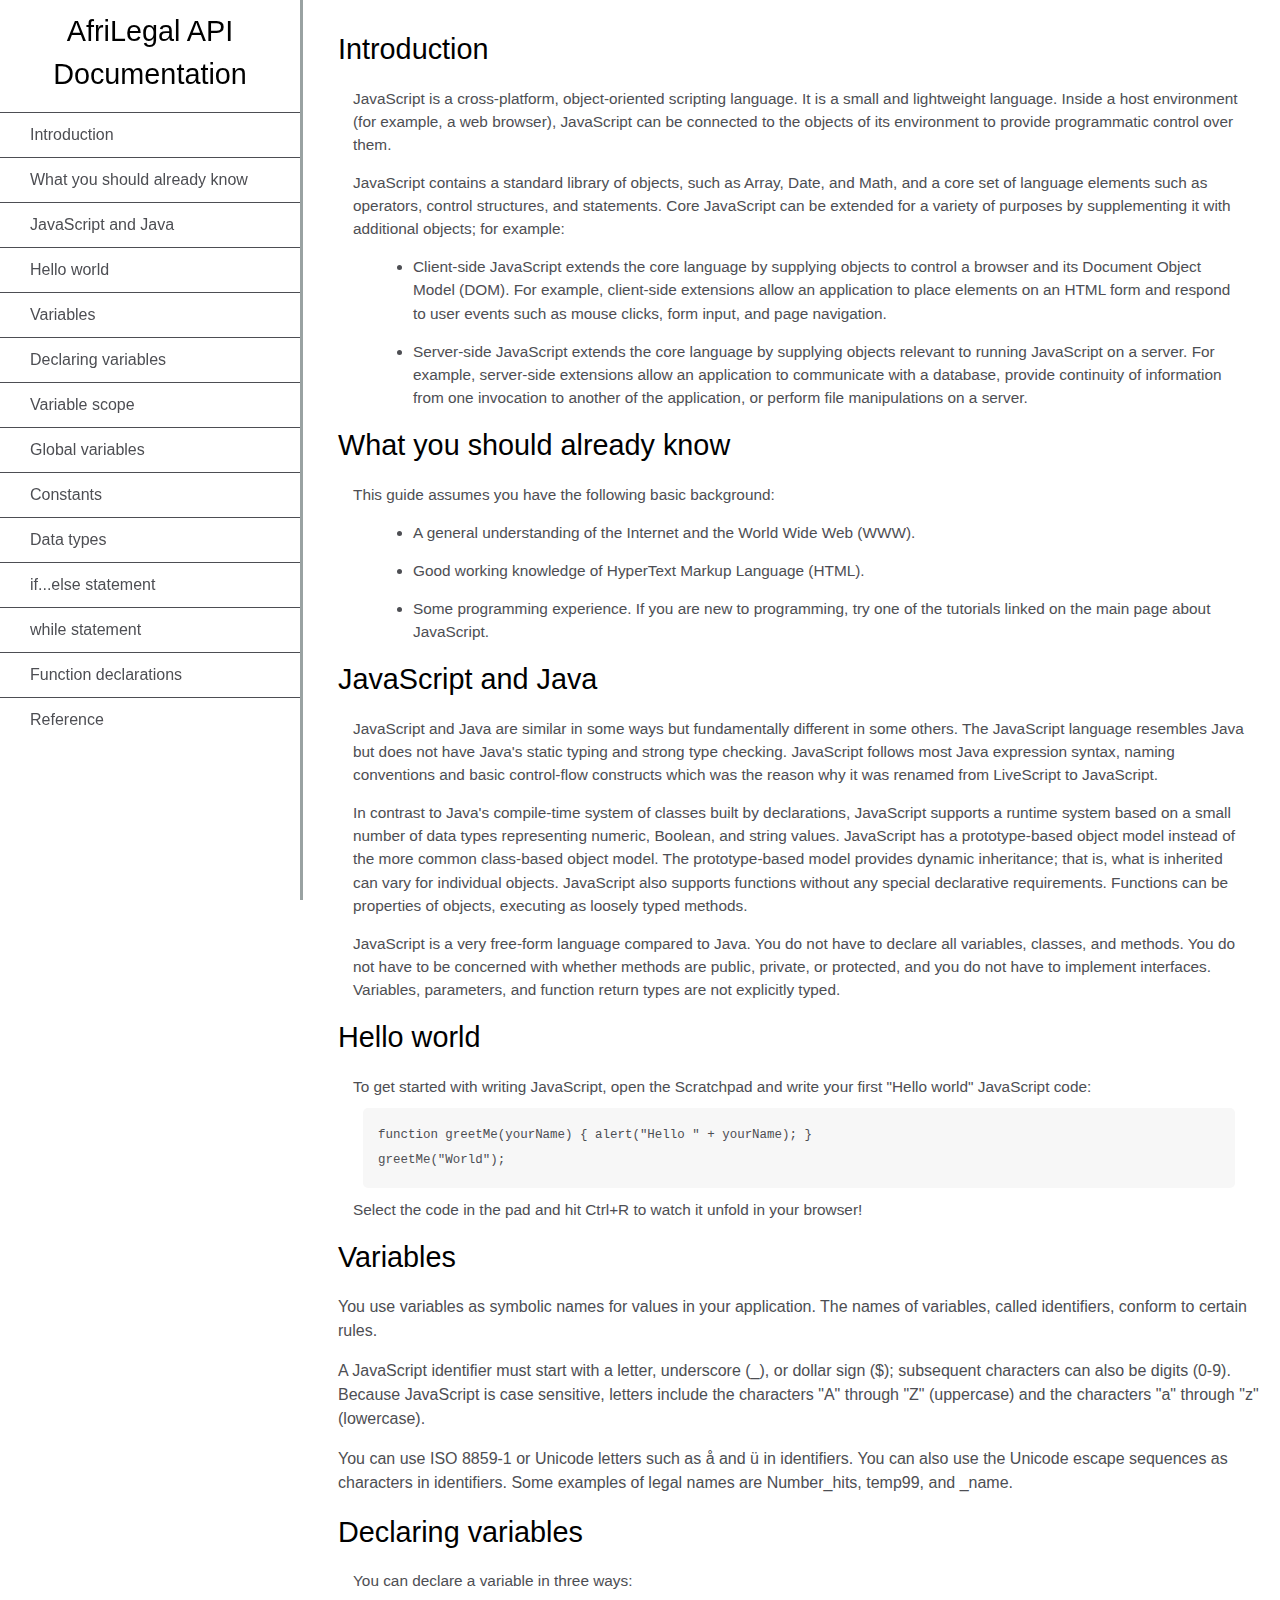
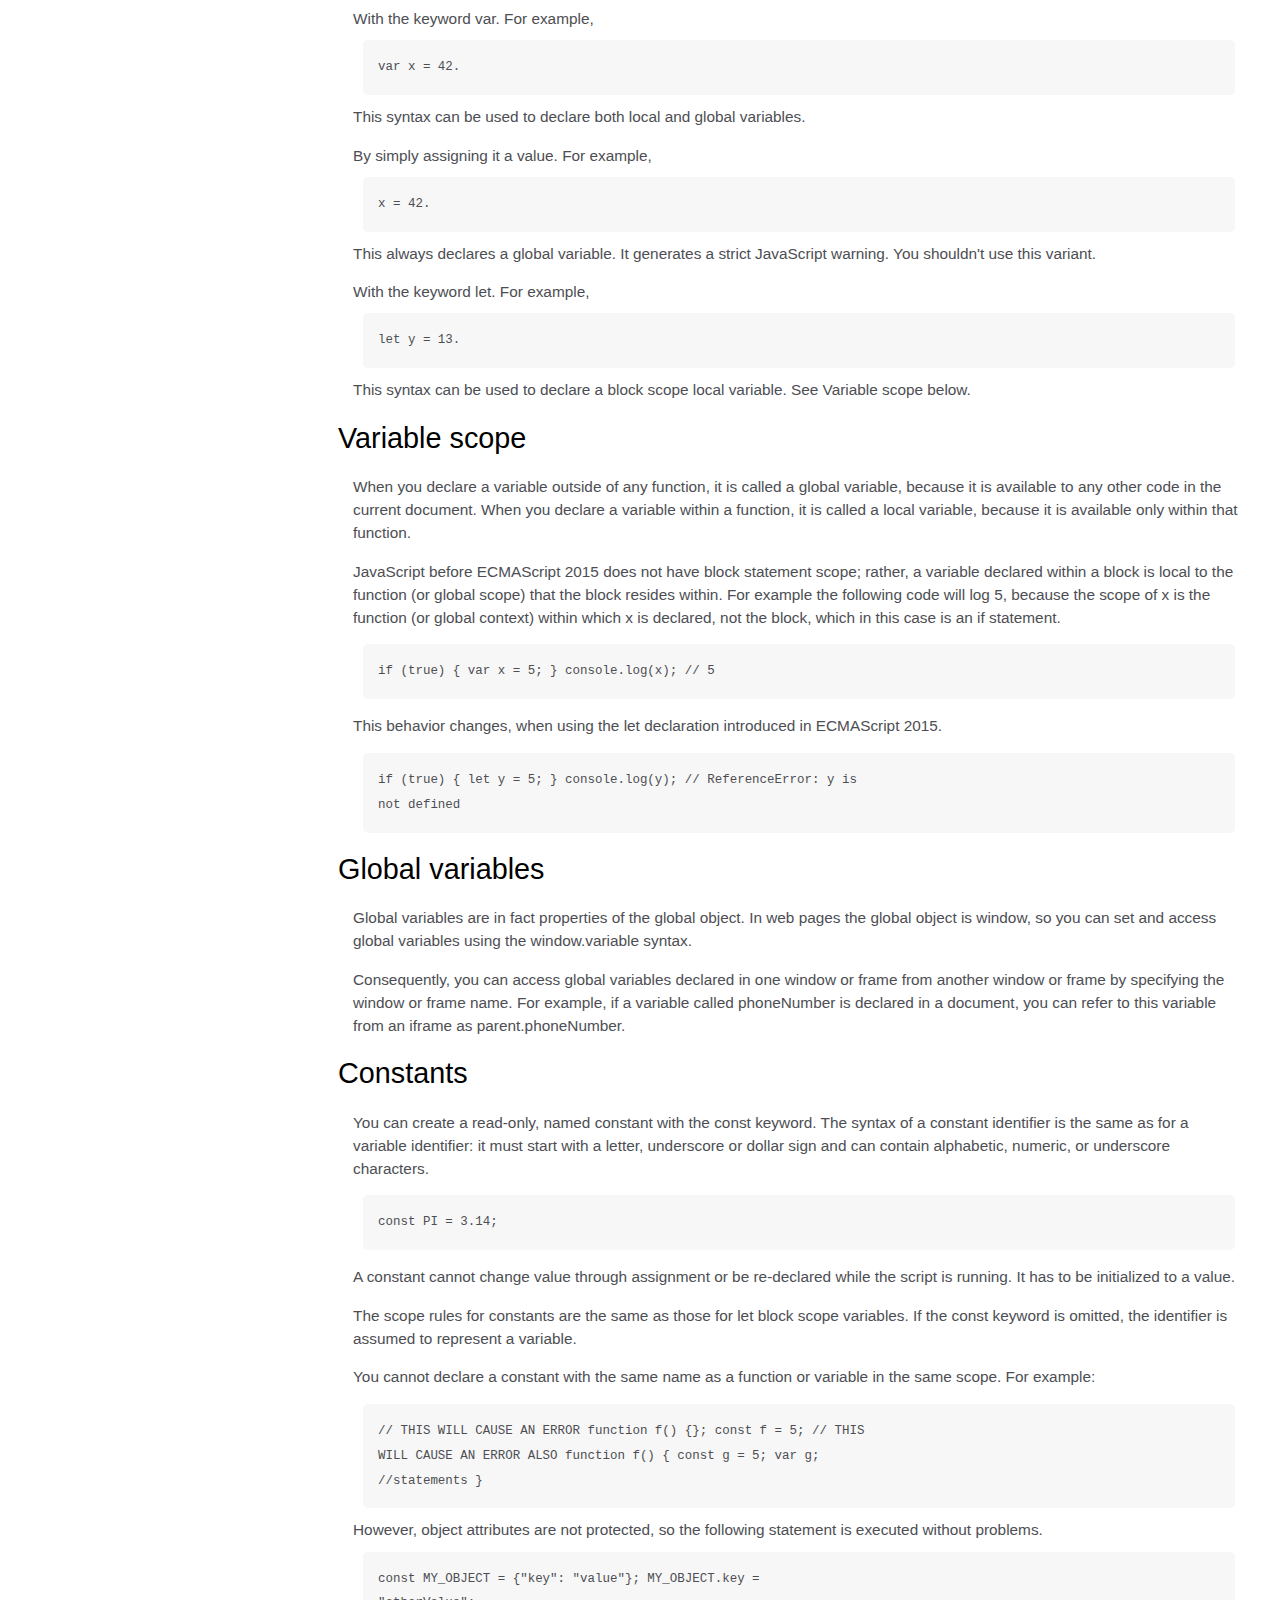
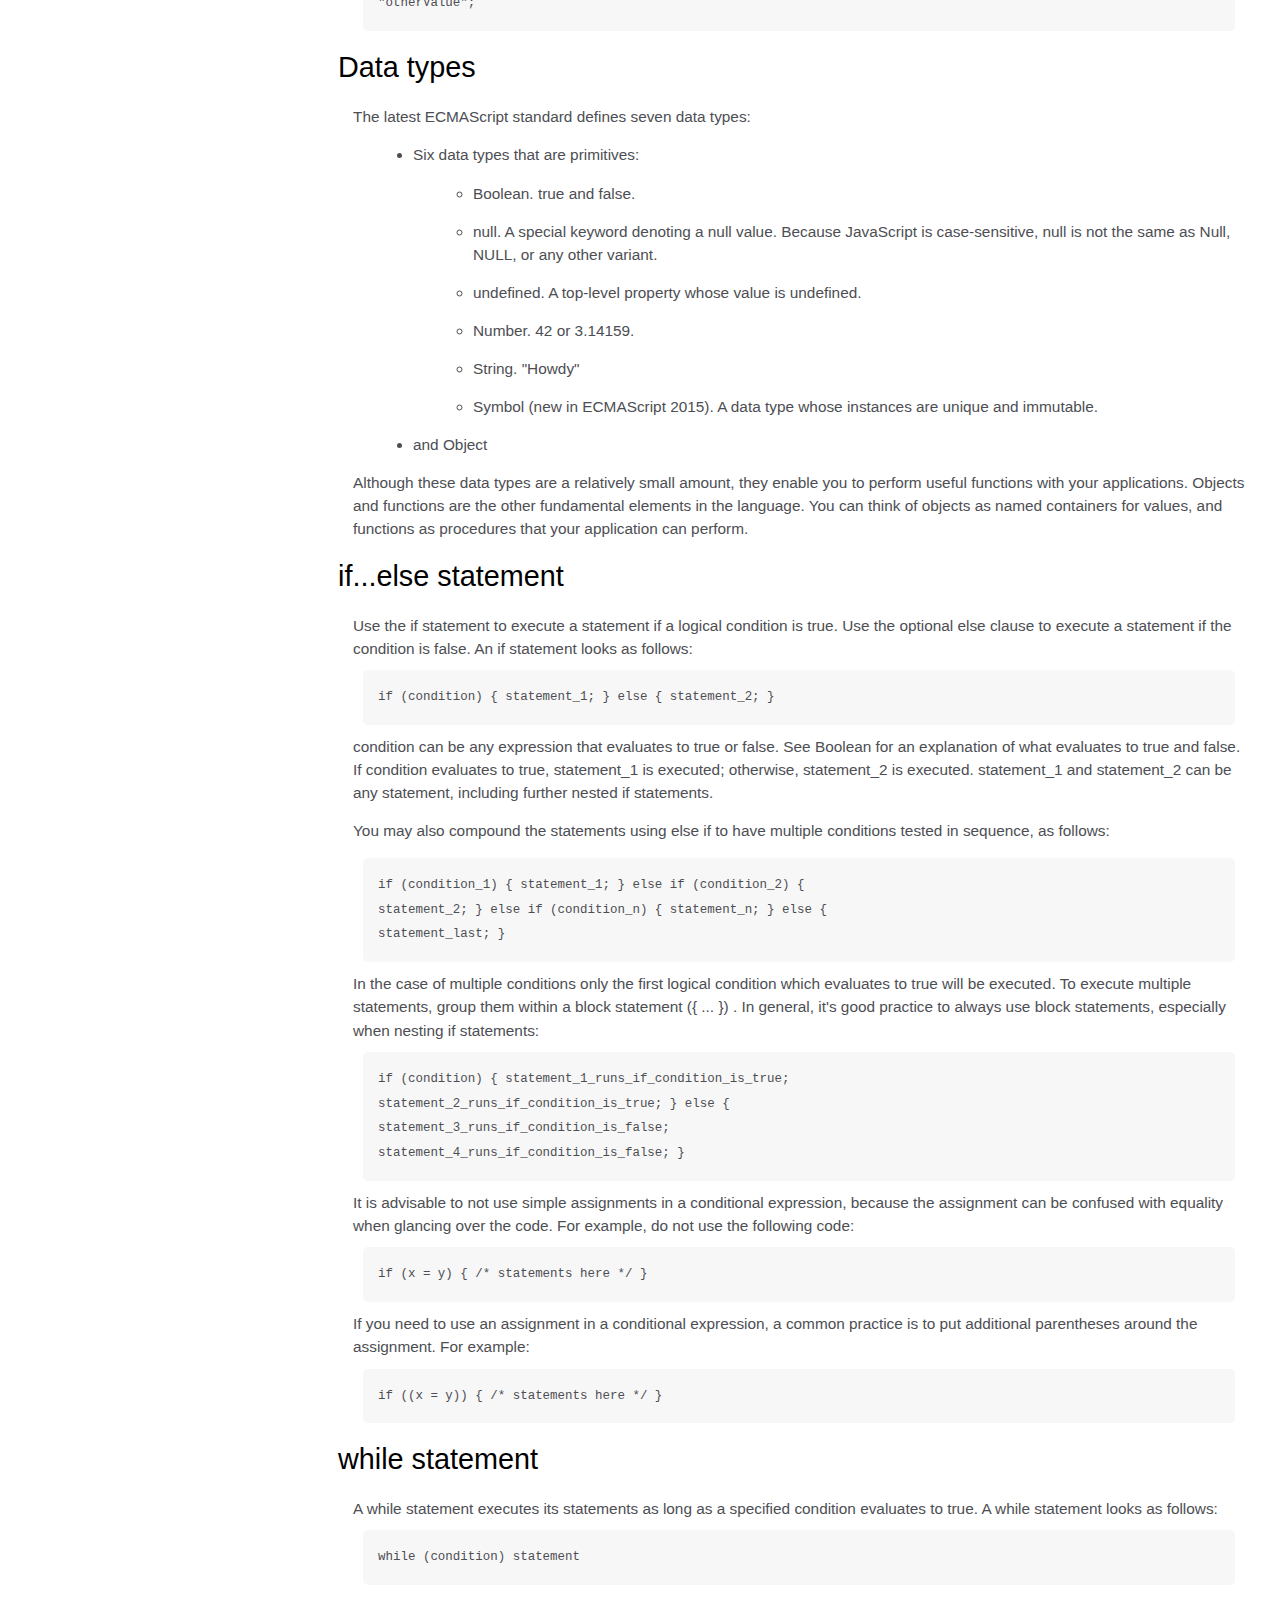
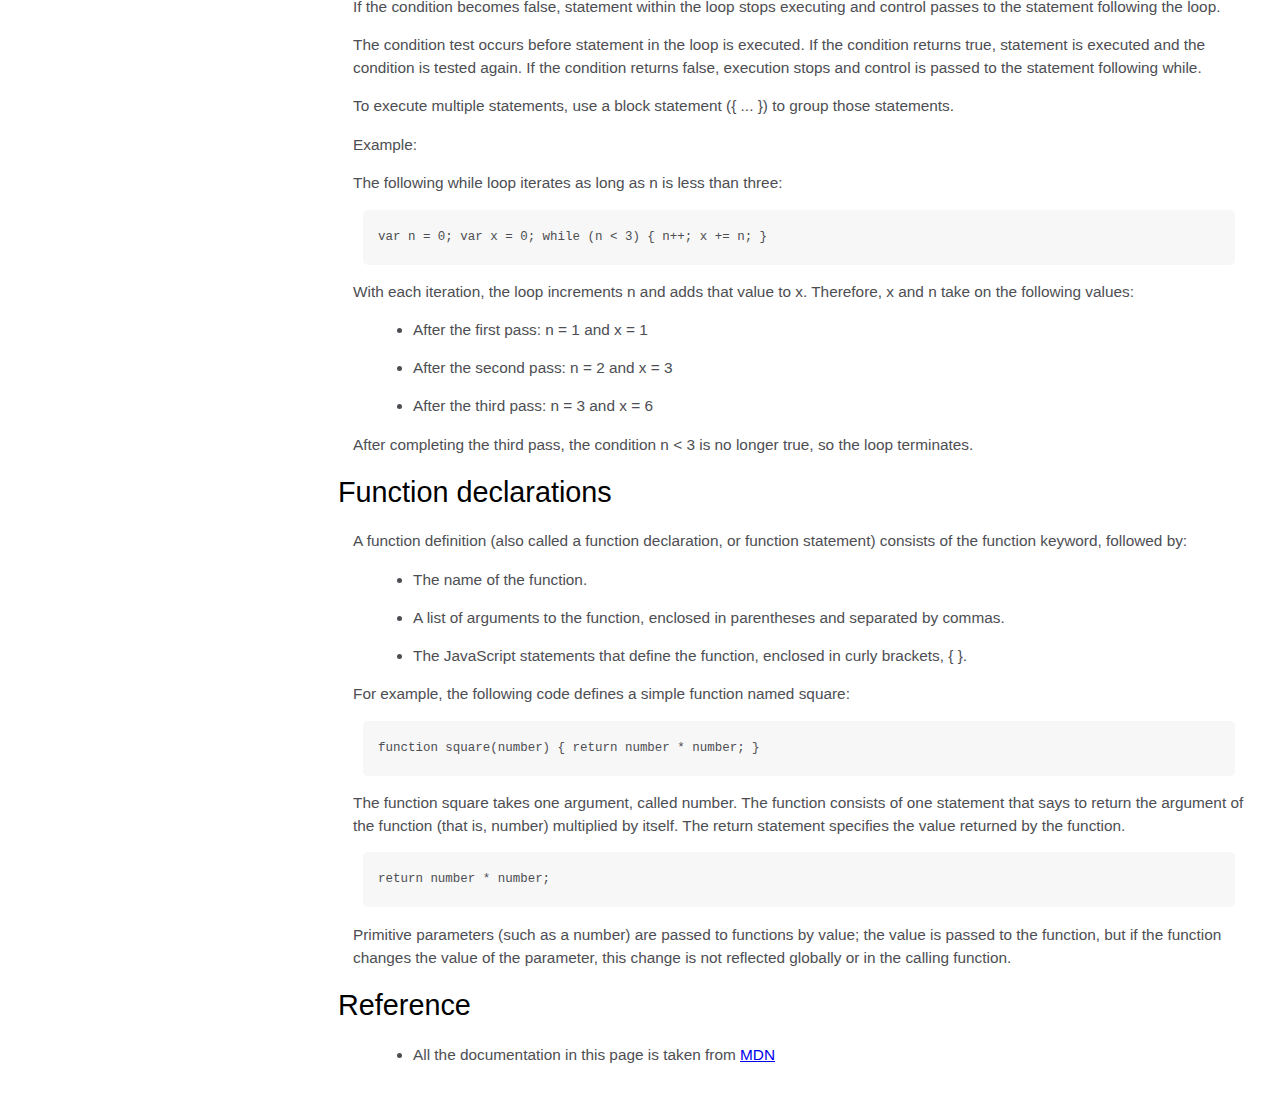
==== frontend/web_static/doc.html @ d777d06e "Add temp web static" ====
<!DOCTYPE html>
<html>
  <head>
    <link rel="stylesheet" href="doc.css" />
  </head>
  <body>
    <nav id="navbar">
      <header>AfriLegal API Documentation</header>
      <ul>
        <li><a class="nav-link" href="#Introduction">Introduction</a></li>
        <li>
          <a class="nav-link" href="#What_you_should_already_know"
            >What you should already know</a
          >
        </li>
        <li>
          <a class="nav-link" href="#JavaScript_and_Java"
            >JavaScript and Java</a
          >
        </li>
        <li><a class="nav-link" href="#Hello_world">Hello world</a></li>
        <li><a class="nav-link" href="#Variables">Variables</a></li>
        <li>
          <a class="nav-link" href="#Declaring_variables"
            >Declaring variables</a
          >
        </li>
        <li><a class="nav-link" href="#Variable_scope">Variable scope</a></li>
        <li>
          <a class="nav-link" href="#Global_variables">Global variables</a>
        </li>
        <li><a class="nav-link" href="#Constants">Constants</a></li>
        <li><a class="nav-link" href="#Data_types">Data types</a></li>
        <li>
          <a class="nav-link" href="#if...else_statement"
            >if...else statement</a
          >
        </li>
        <li><a class="nav-link" href="#while_statement">while statement</a></li>
        <li>
          <a class="nav-link" href="#Function_declarations"
            >Function declarations</a
          >
        </li>
        <li><a class="nav-link" href="#Reference">Reference</a></li>
      </ul>
    </nav>
    <main id="main-doc">
      <section class="main-section" id="Introduction">
        <header>Introduction</header>
        <article>
          <p>
            JavaScript is a cross-platform, object-oriented scripting language.
            It is a small and lightweight language. Inside a host environment
            (for example, a web browser), JavaScript can be connected to the
            objects of its environment to provide programmatic control over
            them.
          </p>

          <p>
            JavaScript contains a standard library of objects, such as Array,
            Date, and Math, and a core set of language elements such as
            operators, control structures, and statements. Core JavaScript can
            be extended for a variety of purposes by supplementing it with
            additional objects; for example:
          </p>
          <ul>
            <li>
              Client-side JavaScript extends the core language by supplying
              objects to control a browser and its Document Object Model (DOM).
              For example, client-side extensions allow an application to place
              elements on an HTML form and respond to user events such as mouse
              clicks, form input, and page navigation.
            </li>
            <li>
              Server-side JavaScript extends the core language by supplying
              objects relevant to running JavaScript on a server. For example,
              server-side extensions allow an application to communicate with a
              database, provide continuity of information from one invocation to
              another of the application, or perform file manipulations on a
              server.
            </li>
          </ul>
        </article>
      </section>
      <section class="main-section" id="What_you_should_already_know">
        <header>What you should already know</header>
        <article>
          <p>This guide assumes you have the following basic background:</p>

          <ul>
            <li>
              A general understanding of the Internet and the World Wide Web
              (WWW).
            </li>
            <li>Good working knowledge of HyperText Markup Language (HTML).</li>
            <li>
              Some programming experience. If you are new to programming, try
              one of the tutorials linked on the main page about JavaScript.
            </li>
          </ul>
        </article>
      </section>
      <section class="main-section" id="JavaScript_and_Java">
        <header>JavaScript and Java</header>
        <article>
          <p>
            JavaScript and Java are similar in some ways but fundamentally
            different in some others. The JavaScript language resembles Java but
            does not have Java's static typing and strong type checking.
            JavaScript follows most Java expression syntax, naming conventions
            and basic control-flow constructs which was the reason why it was
            renamed from LiveScript to JavaScript.
          </p>

          <p>
            In contrast to Java's compile-time system of classes built by
            declarations, JavaScript supports a runtime system based on a small
            number of data types representing numeric, Boolean, and string
            values. JavaScript has a prototype-based object model instead of the
            more common class-based object model. The prototype-based model
            provides dynamic inheritance; that is, what is inherited can vary
            for individual objects. JavaScript also supports functions without
            any special declarative requirements. Functions can be properties of
            objects, executing as loosely typed methods.
          </p>
          <p>
            JavaScript is a very free-form language compared to Java. You do not
            have to declare all variables, classes, and methods. You do not have
            to be concerned with whether methods are public, private, or
            protected, and you do not have to implement interfaces. Variables,
            parameters, and function return types are not explicitly typed.
          </p>
        </article>
      </section>
      <section class="main-section" id="Hello_world">
        <header>Hello world</header>
        <article>
          To get started with writing JavaScript, open the Scratchpad and write
          your first "Hello world" JavaScript code:
          <code
            >function greetMe(yourName) { alert("Hello " + yourName); }
            greetMe("World");
          </code>

          Select the code in the pad and hit Ctrl+R to watch it unfold in your
          browser!
        </article>
      </section>
      <section class="main-section" id="Variables">
        <header>Variables</header>
        <p>
          You use variables as symbolic names for values in your application.
          The names of variables, called identifiers, conform to certain rules.
        </p>
        <p>
          A JavaScript identifier must start with a letter, underscore (_), or
          dollar sign ($); subsequent characters can also be digits (0-9).
          Because JavaScript is case sensitive, letters include the characters
          "A" through "Z" (uppercase) and the characters "a" through "z"
          (lowercase).
        </p>
        <p>
          You can use ISO 8859-1 or Unicode letters such as å and ü in
          identifiers. You can also use the Unicode escape sequences as
          characters in identifiers. Some examples of legal names are
          Number_hits, temp99, and _name.
        </p>
      </section>
      <section class="main-section" id="Declaring_variables">
        <header>Declaring variables</header>
        <article>
          You can declare a variable in three ways:
          <p>
            With the keyword var. For example, <code>var x = 42.</code> This
            syntax can be used to declare both local and global variables.
          </p>
          <p>
            By simply assigning it a value. For example,
            <code>x = 42.</code> This always declares a global variable. It
            generates a strict JavaScript warning. You shouldn't use this
            variant.
          </p>
          <p>
            With the keyword let. For example,<code> let y = 13.</code> This
            syntax can be used to declare a block scope local variable. See
            Variable scope below.
          </p>
        </article>
      </section>
      <section class="main-section" id="Variable_scope">
        <header>Variable scope</header>
        <article>
          <p>
            When you declare a variable outside of any function, it is called a
            global variable, because it is available to any other code in the
            current document. When you declare a variable within a function, it
            is called a local variable, because it is available only within that
            function.
          </p>

          <p>
            JavaScript before ECMAScript 2015 does not have block statement
            scope; rather, a variable declared within a block is local to the
            function (or global scope) that the block resides within. For
            example the following code will log 5, because the scope of x is the
            function (or global context) within which x is declared, not the
            block, which in this case is an if statement.
          </p>
          <code>if (true) { var x = 5; } console.log(x); // 5</code>
          <p>
            This behavior changes, when using the let declaration introduced in
            ECMAScript 2015.
          </p>

          <code
            >if (true) { let y = 5; } console.log(y); // ReferenceError: y is
            not defined</code
          >
        </article>
      </section>
      <section class="main-section" id="Global_variables">
        <header>Global variables</header>
        <article>
          <p>
            Global variables are in fact properties of the global object. In web
            pages the global object is window, so you can set and access global
            variables using the window.variable syntax.
          </p>

          <p>
            Consequently, you can access global variables declared in one window
            or frame from another window or frame by specifying the window or
            frame name. For example, if a variable called phoneNumber is
            declared in a document, you can refer to this variable from an
            iframe as parent.phoneNumber.
          </p>
        </article>
      </section>
      <section class="main-section" id="Constants">
        <header>Constants</header>
        <article>
          <p>
            You can create a read-only, named constant with the const keyword.
            The syntax of a constant identifier is the same as for a variable
            identifier: it must start with a letter, underscore or dollar sign
            and can contain alphabetic, numeric, or underscore characters.
          </p>

          <code>const PI = 3.14;</code>
          <p>
            A constant cannot change value through assignment or be re-declared
            while the script is running. It has to be initialized to a value.
          </p>

          <p>
            The scope rules for constants are the same as those for let block
            scope variables. If the const keyword is omitted, the identifier is
            assumed to represent a variable.
          </p>

          <p>
            You cannot declare a constant with the same name as a function or
            variable in the same scope. For example:
          </p>

          <code
            >// THIS WILL CAUSE AN ERROR function f() {}; const f = 5; // THIS
            WILL CAUSE AN ERROR ALSO function f() { const g = 5; var g;
            //statements }</code
          >
          However, object attributes are not protected, so the following
          statement is executed without problems.
          <code
            >const MY_OBJECT = {"key": "value"}; MY_OBJECT.key =
            "otherValue";</code
          >
        </article>
      </section>
      <section class="main-section" id="Data_types">
        <header>Data types</header>
        <article>
          <p>The latest ECMAScript standard defines seven data types:</p>
          <ul>
            <li>
              <p>Six data types that are primitives:</p>
              <ul>
                <li>Boolean. true and false.</li>
                <li>
                  null. A special keyword denoting a null value. Because
                  JavaScript is case-sensitive, null is not the same as Null,
                  NULL, or any other variant.
                </li>
                <li>
                  undefined. A top-level property whose value is undefined.
                </li>
                <li>Number. 42 or 3.14159.</li>
                <li>String. "Howdy"</li>
                <li>
                  Symbol (new in ECMAScript 2015). A data type whose instances
                  are unique and immutable.
                </li>
              </ul>
            </li>

            <li>and Object</li>
          </ul>
          Although these data types are a relatively small amount, they enable
          you to perform useful functions with your applications. Objects and
          functions are the other fundamental elements in the language. You can
          think of objects as named containers for values, and functions as
          procedures that your application can perform.
        </article>
      </section>
      <section class="main-section" id="if...else_statement">
        <header>if...else statement</header>
        <article>
          Use the if statement to execute a statement if a logical condition is
          true. Use the optional else clause to execute a statement if the
          condition is false. An if statement looks as follows:

          <code>if (condition) { statement_1; } else { statement_2; }</code>
          condition can be any expression that evaluates to true or false. See
          Boolean for an explanation of what evaluates to true and false. If
          condition evaluates to true, statement_1 is executed; otherwise,
          statement_2 is executed. statement_1 and statement_2 can be any
          statement, including further nested if statements.
          <p>
            You may also compound the statements using else if to have multiple
            conditions tested in sequence, as follows:
          </p>
          <code
            >if (condition_1) { statement_1; } else if (condition_2) {
            statement_2; } else if (condition_n) { statement_n; } else {
            statement_last; }
          </code>
          In the case of multiple conditions only the first logical condition
          which evaluates to true will be executed. To execute multiple
          statements, group them within a block statement ({ ... }) . In
          general, it's good practice to always use block statements, especially
          when nesting if statements:

          <code
            >if (condition) { statement_1_runs_if_condition_is_true;
            statement_2_runs_if_condition_is_true; } else {
            statement_3_runs_if_condition_is_false;
            statement_4_runs_if_condition_is_false; }</code
          >
          It is advisable to not use simple assignments in a conditional
          expression, because the assignment can be confused with equality when
          glancing over the code. For example, do not use the following code:
          <code>if (x = y) { /* statements here */ }</code> If you need to use
          an assignment in a conditional expression, a common practice is to put
          additional parentheses around the assignment. For example:

          <code>if ((x = y)) { /* statements here */ }</code>
        </article>
      </section>
      <section class="main-section" id="while_statement">
        <header>while statement</header>
        <article>
          A while statement executes its statements as long as a specified
          condition evaluates to true. A while statement looks as follows:

          <code>while (condition) statement</code> If the condition becomes
          false, statement within the loop stops executing and control passes to
          the statement following the loop.

          <p>
            The condition test occurs before statement in the loop is executed.
            If the condition returns true, statement is executed and the
            condition is tested again. If the condition returns false, execution
            stops and control is passed to the statement following while.
          </p>

          <p>
            To execute multiple statements, use a block statement ({ ... }) to
            group those statements.
          </p>

          Example:

          <p>
            The following while loop iterates as long as n is less than three:
          </p>

          <code>var n = 0; var x = 0; while (n &lt; 3) { n++; x += n; }</code>
          <p>
            With each iteration, the loop increments n and adds that value to x.
            Therefore, x and n take on the following values:
          </p>

          <ul>
            <li>After the first pass: n = 1 and x = 1</li>
            <li>After the second pass: n = 2 and x = 3</li>
            <li>After the third pass: n = 3 and x = 6</li>
          </ul>
          <p>
            After completing the third pass, the condition n &lt; 3 is no longer
            true, so the loop terminates.
          </p>
        </article>
      </section>
      <section class="main-section" id="Function_declarations">
        <header>Function declarations</header>
        <article>
          A function definition (also called a function declaration, or function
          statement) consists of the function keyword, followed by:

          <ul>
            <li>The name of the function.</li>
            <li>
              A list of arguments to the function, enclosed in parentheses and
              separated by commas.
            </li>
            <li>
              The JavaScript statements that define the function, enclosed in
              curly brackets, { }.
            </li>
          </ul>
          <p>
            For example, the following code defines a simple function named
            square:
          </p>

          <code>function square(number) { return number * number; }</code>
          <p>
            The function square takes one argument, called number. The function
            consists of one statement that says to return the argument of the
            function (that is, number) multiplied by itself. The return
            statement specifies the value returned by the function.
          </p>
          <code>return number * number;</code>
          <p>
            Primitive parameters (such as a number) are passed to functions by
            value; the value is passed to the function, but if the function
            changes the value of the parameter, this change is not reflected
            globally or in the calling function.
          </p>
        </article>
      </section>
      <section class="main-section" id="Reference">
        <header>Reference</header>
        <article>
          <ul>
            <li>
              All the documentation in this page is taken from
              <a
                href="https://developer.mozilla.org/en-US/docs/Web/JavaScript/Guide"
                target="_blank"
                >MDN</a
              >
            </li>
          </ul>
        </article>
      </section>
    </main>
  </body>
</html>
---- frontend/web_static/doc.css ----
html,
body {
  min-width: 290px;
  color: #4d4e53;
  background-color: #ffffff;
  font-family: 'Open Sans', Arial, sans-serif;
  line-height: 1.5;
}

#navbar {
  position: fixed;
  min-width: 290px;
  top: 0px;
  left: 0px;
  width: 300px;
  height: 100%;
  border-right: solid;
  border-color: rgba(0, 22, 22, 0.4);
}

header {
  color: black;
  margin: 10px;
  text-align: center;
  font-size: 1.8em;
  font-weight: thin;
}

#main-doc header {
  text-align: left;
  margin: 0px;
}

#navbar ul {
  height: 88%;
  padding: 0;
  overflow-y: auto;
  overflow-x: hidden;
}

#navbar li {
  color: #4d4e53;
  border-top: 1px solid;
  list-style: none;
  position: relative;
  width: 100%;
}

#navbar a {
  display: block;
  padding: 10px 30px;
  color: #4d4e53;
  text-decoration: none;
  cursor: pointer;
}

#main-doc {
  position: absolute;
  margin-left: 310px;
  padding: 20px;
  margin-bottom: 110px;
}

section article {
  color: #4d4e53;
  margin: 15px;
  font-size: 0.96em;
}

section li {
  margin: 15px 0px 0px 20px;
}

code {
  display: block;
  text-align: left;
  white-space: pre-line;
  position: relative;
  word-break: normal;
  word-wrap: normal;
  line-height: 2;
  background-color: #f7f7f7;
  padding: 15px;
  margin: 10px;
  border-radius: 5px;
}

@media only screen and (max-width: 815px) {
  /* For mobile phones: */
  #navbar ul {
    border: 1px solid;
    height: 207px;
  }

  #navbar {
    background-color: white;
    position: absolute;
    top: 0;
    padding: 0;
    margin: 0;
    width: 100%;
    max-height: 275px;
    border: none;
    z-index: 1;
    border-bottom: 2px solid;
  }

  #main-doc {
    position: relative;
    margin-left: 0px;
    margin-top: 270px;
  }
}

@media only screen and (max-width: 400px) {
  #main-doc {
    margin-left: -10px;
  }

  code {
    margin-left: -20px;
    width: 100%;
    padding: 15px;
    padding-left: 10px;
    padding-right: 45px;
    min-width: 233px;
  }
}
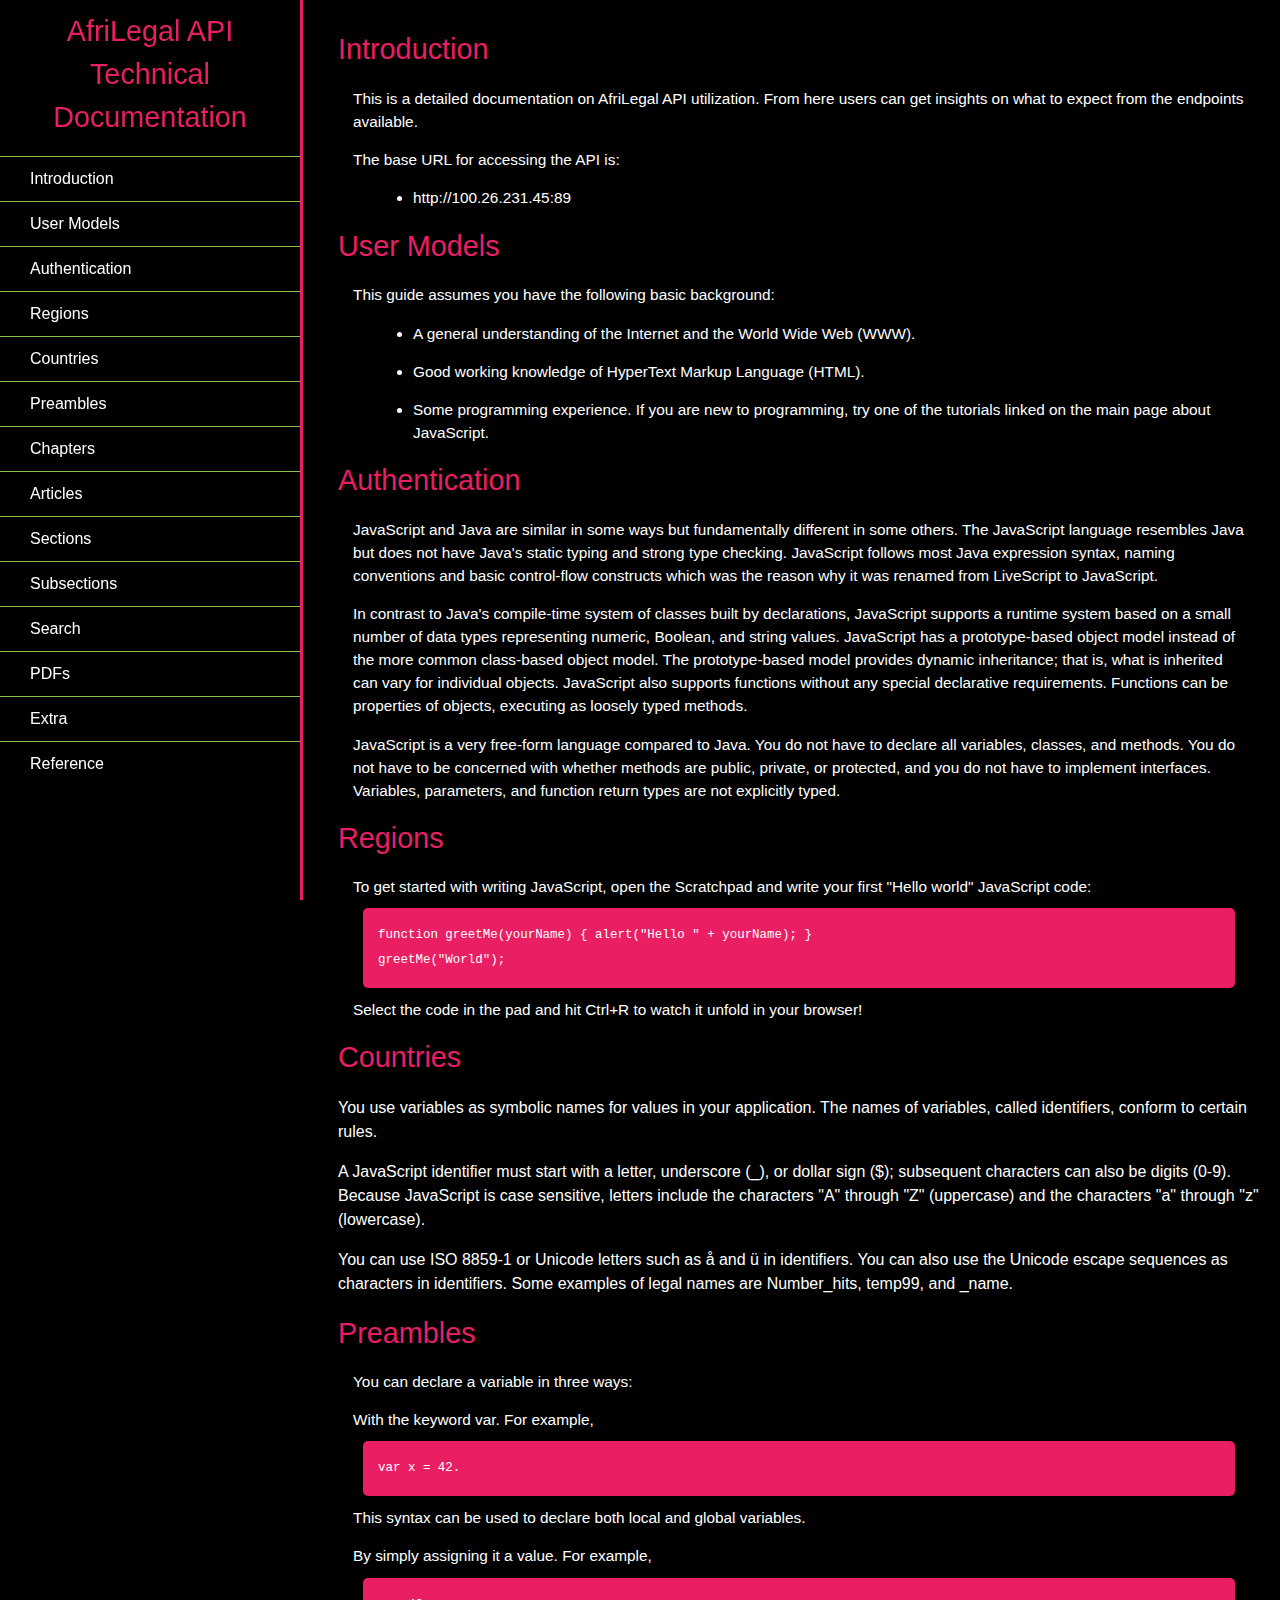
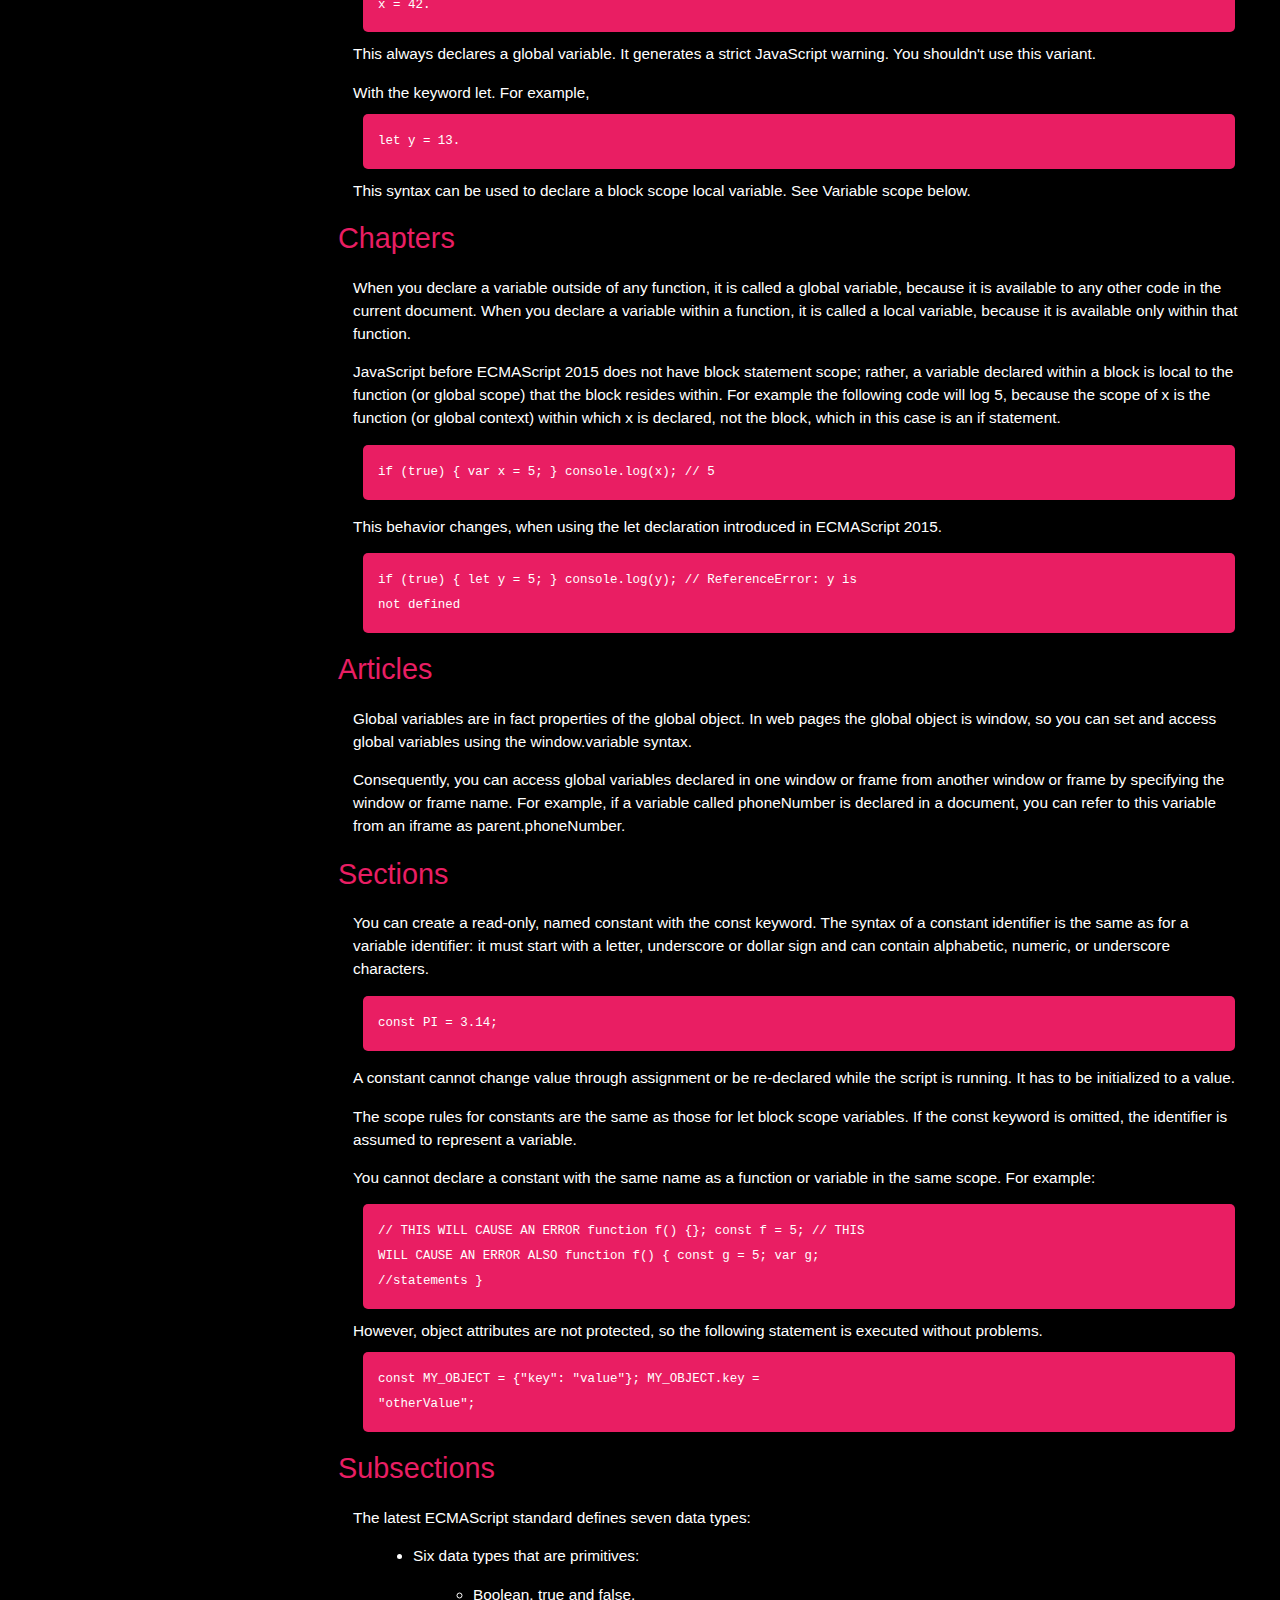
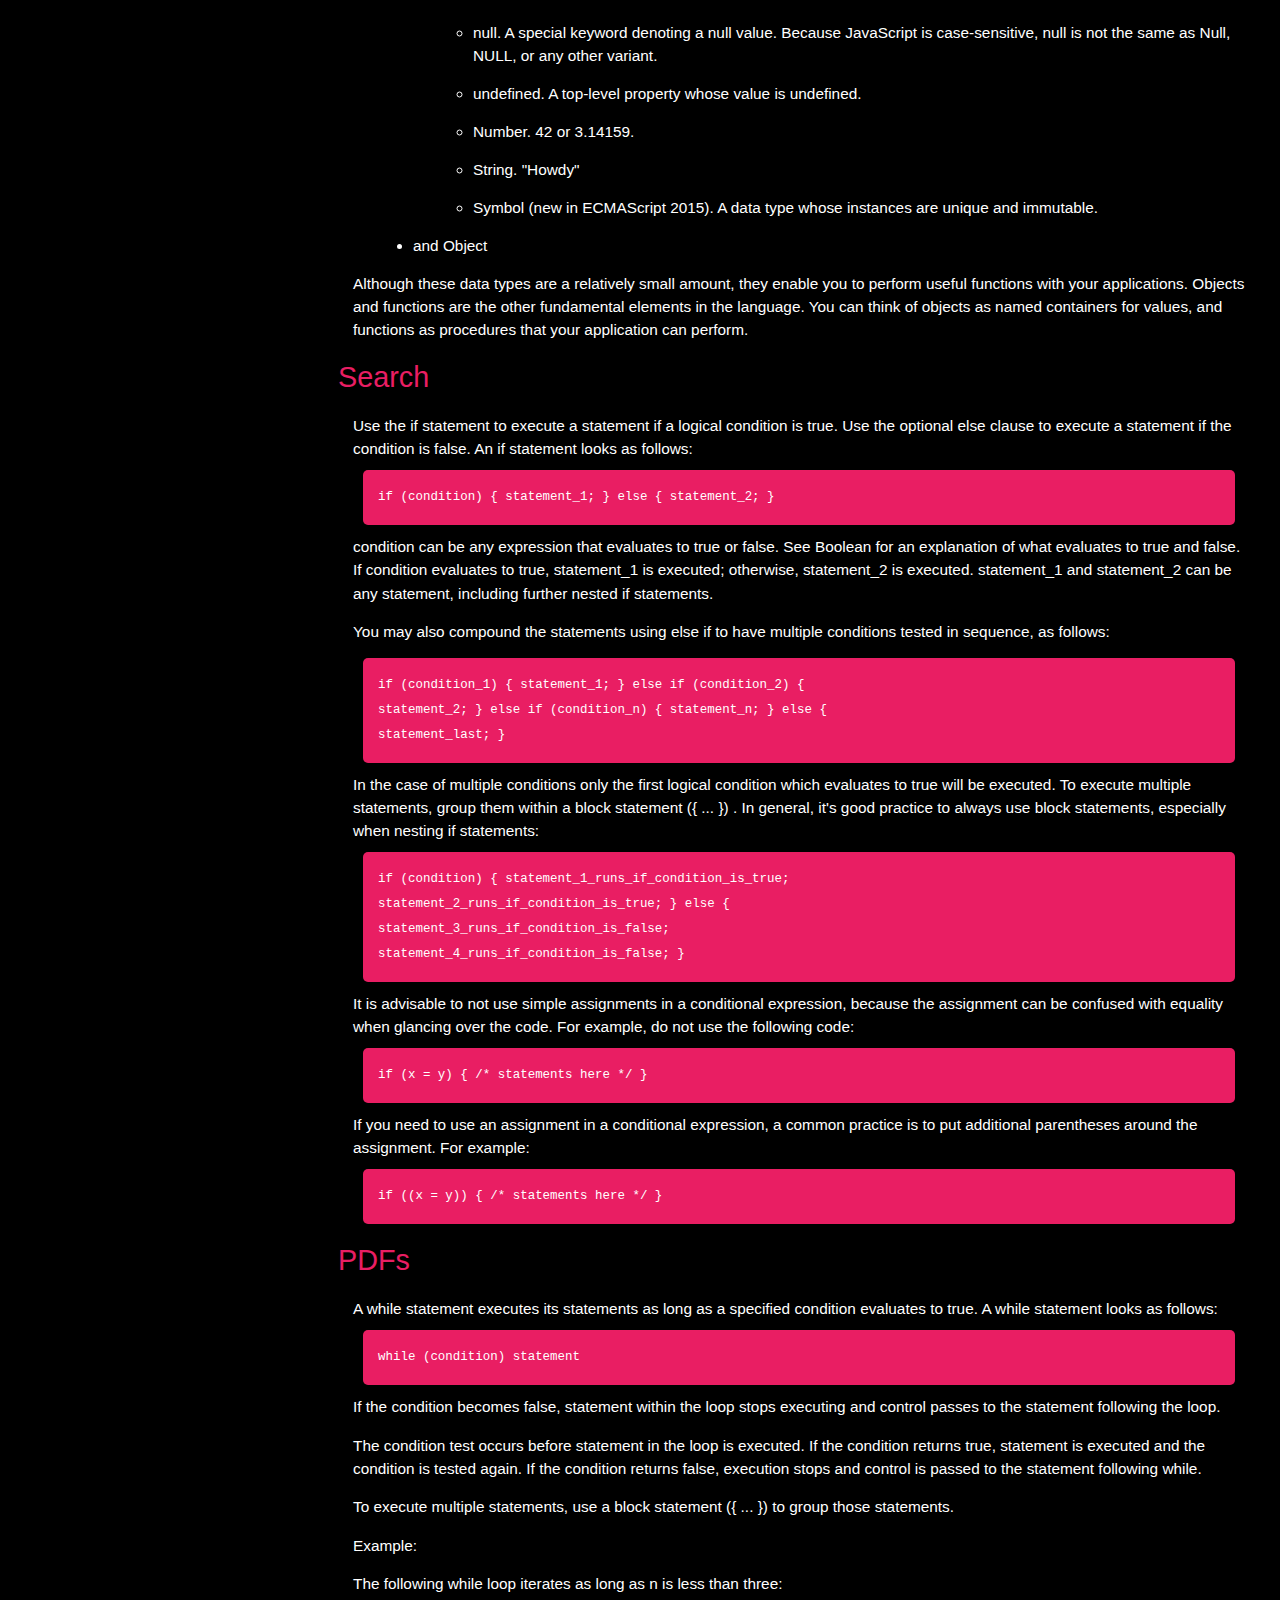
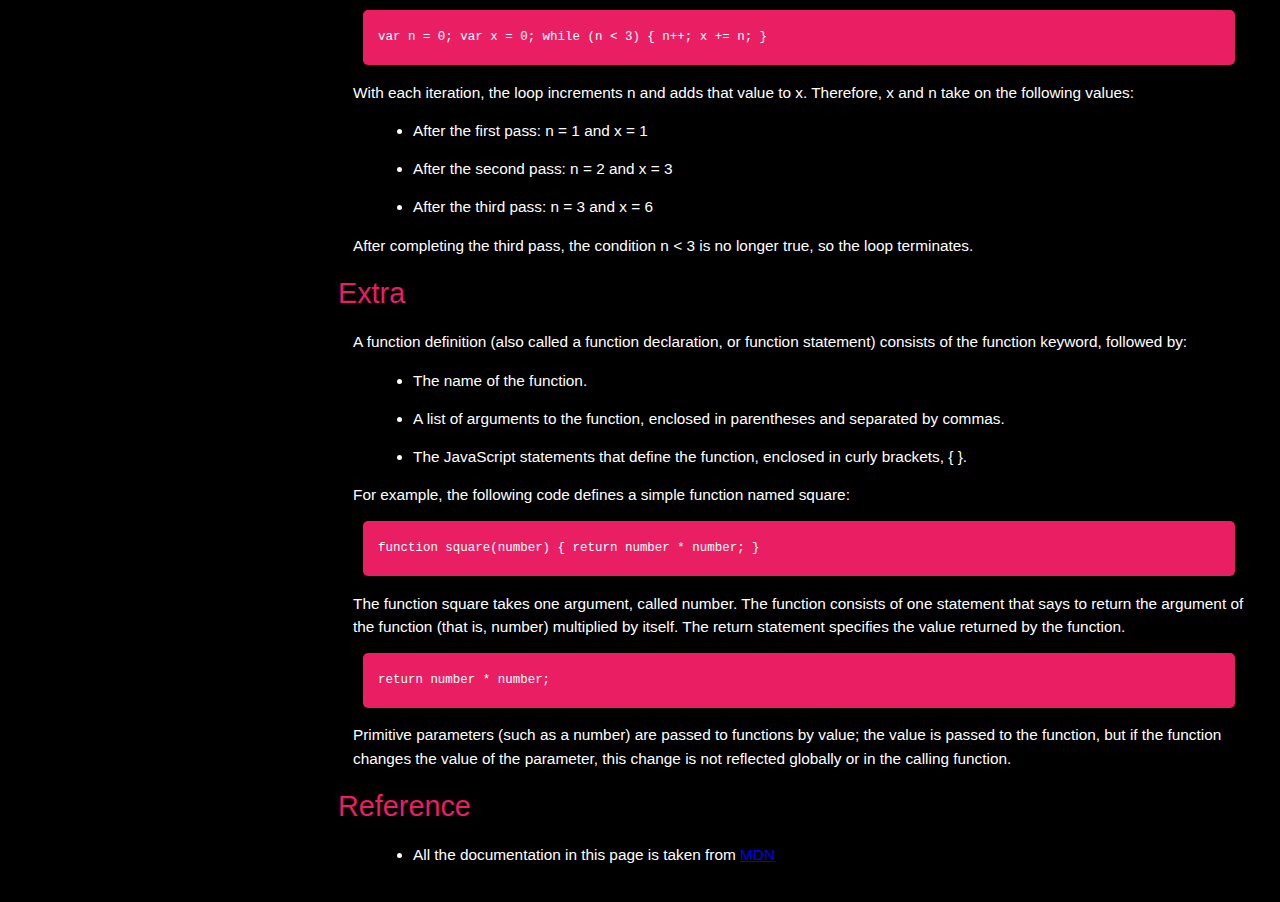
==== commit 31f9ea68: "Add content to technical documenttion page" ====
--- a/frontend/web_static/doc.html
+++ b/frontend/web_static/doc.html
@@ -1,46 +1,37 @@
 <!DOCTYPE html>
 <html>
   <head>
+    <title>AfriLegal API</title>
     <link rel="stylesheet" href="doc.css" />
   </head>
   <body>
     <nav id="navbar">
-      <header>AfriLegal API Documentation</header>
+      <header>AfriLegal API Technical Documentation</header>
       <ul>
         <li><a class="nav-link" href="#Introduction">Introduction</a></li>
         <li>
-          <a class="nav-link" href="#What_you_should_already_know"
-            >What you should already know</a
-          >
-        </li>
-        <li>
-          <a class="nav-link" href="#JavaScript_and_Java"
-            >JavaScript and Java</a
-          >
-        </li>
-        <li><a class="nav-link" href="#Hello_world">Hello world</a></li>
-        <li><a class="nav-link" href="#Variables">Variables</a></li>
-        <li>
-          <a class="nav-link" href="#Declaring_variables"
-            >Declaring variables</a
-          >
-        </li>
-        <li><a class="nav-link" href="#Variable_scope">Variable scope</a></li>
-        <li>
-          <a class="nav-link" href="#Global_variables">Global variables</a>
-        </li>
-        <li><a class="nav-link" href="#Constants">Constants</a></li>
-        <li><a class="nav-link" href="#Data_types">Data types</a></li>
-        <li>
-          <a class="nav-link" href="#if...else_statement"
-            >if...else statement</a
-          >
-        </li>
-        <li><a class="nav-link" href="#while_statement">while statement</a></li>
-        <li>
-          <a class="nav-link" href="#Function_declarations"
-            >Function declarations</a
-          >
+          <a class="nav-link" href="#User_models">User Models</a>
+        </li>
+        <li>
+          <a class="nav-link" href="#Authentication">Authentication</a>
+        </li>
+        <li><a class="nav-link" href="#Regions">Regions</a></li>
+        <li><a class="nav-link" href="#Countries">Countries</a></li>
+        <li>
+          <a class="nav-link" href="#Preambles">Preambles</a>
+        </li>
+        <li><a class="nav-link" href="#Chapters">Chapters</a></li>
+        <li>
+          <a class="nav-link" href="#Articles">Articles</a>
+        </li>
+        <li><a class="nav-link" href="#Sections">Sections</a></li>
+        <li><a class="nav-link" href="#Subsections">Subsections</a></li>
+        <li>
+          <a class="nav-link" href="#Search">Search</a>
+        </li>
+        <li><a class="nav-link" href="#PDFs">PDFs</a></li>
+        <li>
+          <a class="nav-link" href="#Extra">Extra</a>
         </li>
         <li><a class="nav-link" href="#Reference">Reference</a></li>
       </ul>
@@ -50,41 +41,23 @@
         <header>Introduction</header>
         <article>
           <p>
-            JavaScript is a cross-platform, object-oriented scripting language.
-            It is a small and lightweight language. Inside a host environment
-            (for example, a web browser), JavaScript can be connected to the
-            objects of its environment to provide programmatic control over
-            them.
-          </p>
-
-          <p>
-            JavaScript contains a standard library of objects, such as Array,
-            Date, and Math, and a core set of language elements such as
-            operators, control structures, and statements. Core JavaScript can
-            be extended for a variety of purposes by supplementing it with
-            additional objects; for example:
-          </p>
-          <ul>
-            <li>
-              Client-side JavaScript extends the core language by supplying
-              objects to control a browser and its Document Object Model (DOM).
-              For example, client-side extensions allow an application to place
-              elements on an HTML form and respond to user events such as mouse
-              clicks, form input, and page navigation.
-            </li>
-            <li>
-              Server-side JavaScript extends the core language by supplying
-              objects relevant to running JavaScript on a server. For example,
-              server-side extensions allow an application to communicate with a
-              database, provide continuity of information from one invocation to
-              another of the application, or perform file manipulations on a
-              server.
-            </li>
-          </ul>
-        </article>
-      </section>
-      <section class="main-section" id="What_you_should_already_know">
-        <header>What you should already know</header>
+	    This is a detailed documentation on AfriLegal API utilization. From
+	    here users can get insights on what to expect from the endpoints
+	    available.
+          </p>
+
+          <p>
+	    The base URL for accessing the API is:
+          </p>
+          <ul>
+            <li>
+	      http://100.26.231.45:89
+            </li>
+          </ul>
+        </article>
+      </section>
+      <section class="main-section" id="User_models">
+        <header>User Models</header>
         <article>
           <p>This guide assumes you have the following basic background:</p>
 
@@ -101,8 +74,8 @@
           </ul>
         </article>
       </section>
-      <section class="main-section" id="JavaScript_and_Java">
-        <header>JavaScript and Java</header>
+      <section class="main-section" id="Authentication">
+        <header>Authentication</header>
         <article>
           <p>
             JavaScript and Java are similar in some ways but fundamentally
@@ -133,8 +106,8 @@
           </p>
         </article>
       </section>
-      <section class="main-section" id="Hello_world">
-        <header>Hello world</header>
+      <section class="main-section" id="Regions">
+        <header>Regions</header>
         <article>
           To get started with writing JavaScript, open the Scratchpad and write
           your first "Hello world" JavaScript code:
@@ -147,8 +120,8 @@
           browser!
         </article>
       </section>
-      <section class="main-section" id="Variables">
-        <header>Variables</header>
+      <section class="main-section" id="Countries">
+        <header>Countries</header>
         <p>
           You use variables as symbolic names for values in your application.
           The names of variables, called identifiers, conform to certain rules.
@@ -167,8 +140,8 @@
           Number_hits, temp99, and _name.
         </p>
       </section>
-      <section class="main-section" id="Declaring_variables">
-        <header>Declaring variables</header>
+      <section class="main-section" id="Preambles">
+        <header>Preambles</header>
         <article>
           You can declare a variable in three ways:
           <p>
@@ -188,8 +161,8 @@
           </p>
         </article>
       </section>
-      <section class="main-section" id="Variable_scope">
-        <header>Variable scope</header>
+      <section class="main-section" id="Chapters">
+        <header>Chapters</header>
         <article>
           <p>
             When you declare a variable outside of any function, it is called a
@@ -219,8 +192,8 @@
           >
         </article>
       </section>
-      <section class="main-section" id="Global_variables">
-        <header>Global variables</header>
+      <section class="main-section" id="Articles">
+        <header>Articles</header>
         <article>
           <p>
             Global variables are in fact properties of the global object. In web
@@ -237,8 +210,8 @@
           </p>
         </article>
       </section>
-      <section class="main-section" id="Constants">
-        <header>Constants</header>
+      <section class="main-section" id="Sections">
+        <header>Sections</header>
         <article>
           <p>
             You can create a read-only, named constant with the const keyword.
@@ -277,8 +250,8 @@
           >
         </article>
       </section>
-      <section class="main-section" id="Data_types">
-        <header>Data types</header>
+      <section class="main-section" id="Subsections">
+        <header>Subsections</header>
         <article>
           <p>The latest ECMAScript standard defines seven data types:</p>
           <ul>
@@ -312,8 +285,8 @@
           procedures that your application can perform.
         </article>
       </section>
-      <section class="main-section" id="if...else_statement">
-        <header>if...else statement</header>
+      <section class="main-section" id="Search">
+        <header>Search</header>
         <article>
           Use the if statement to execute a statement if a logical condition is
           true. Use the optional else clause to execute a statement if the
@@ -356,8 +329,8 @@
           <code>if ((x = y)) { /* statements here */ }</code>
         </article>
       </section>
-      <section class="main-section" id="while_statement">
-        <header>while statement</header>
+      <section class="main-section" id="PDFs">
+        <header>PDFs</header>
         <article>
           A while statement executes its statements as long as a specified
           condition evaluates to true. A while statement looks as follows:
@@ -401,8 +374,8 @@
           </p>
         </article>
       </section>
-      <section class="main-section" id="Function_declarations">
-        <header>Function declarations</header>
+      <section class="main-section" id="Extra">
+        <header>Extra</header>
         <article>
           A function definition (also called a function declaration, or function
           statement) consists of the function keyword, followed by:
--- a/frontend/web_static/doc.css
+++ b/frontend/web_static/doc.css
@@ -1,8 +1,8 @@
 html,
 body {
   min-width: 290px;
-  color: #4d4e53;
-  background-color: #ffffff;
+  color: #ffffff;
+  background-color: #000000;
   font-family: 'Open Sans', Arial, sans-serif;
   line-height: 1.5;
 }
@@ -15,11 +15,11 @@
   width: 300px;
   height: 100%;
   border-right: solid;
-  border-color: rgba(0, 22, 22, 0.4);
+  border-color: #E91E63;
 }
 
 header {
-  color: black;
+  color: #E91E63;
   margin: 10px;
   text-align: center;
   font-size: 1.8em;
@@ -39,7 +39,7 @@
 }
 
 #navbar li {
-  color: #4d4e53;
+  color: #8BC34A;
   border-top: 1px solid;
   list-style: none;
   position: relative;
@@ -49,7 +49,7 @@
 #navbar a {
   display: block;
   padding: 10px 30px;
-  color: #4d4e53;
+  color: #ffffff;
   text-decoration: none;
   cursor: pointer;
 }
@@ -62,7 +62,7 @@
 }
 
 section article {
-  color: #4d4e53;
+  color: #ffffff;
   margin: 15px;
   font-size: 0.96em;
 }
@@ -79,7 +79,7 @@
   word-break: normal;
   word-wrap: normal;
   line-height: 2;
-  background-color: #f7f7f7;
+  background-color: #E91E63;
   padding: 15px;
   margin: 10px;
   border-radius: 5px;
@@ -126,4 +126,3 @@
     min-width: 233px;
   }
 }
-
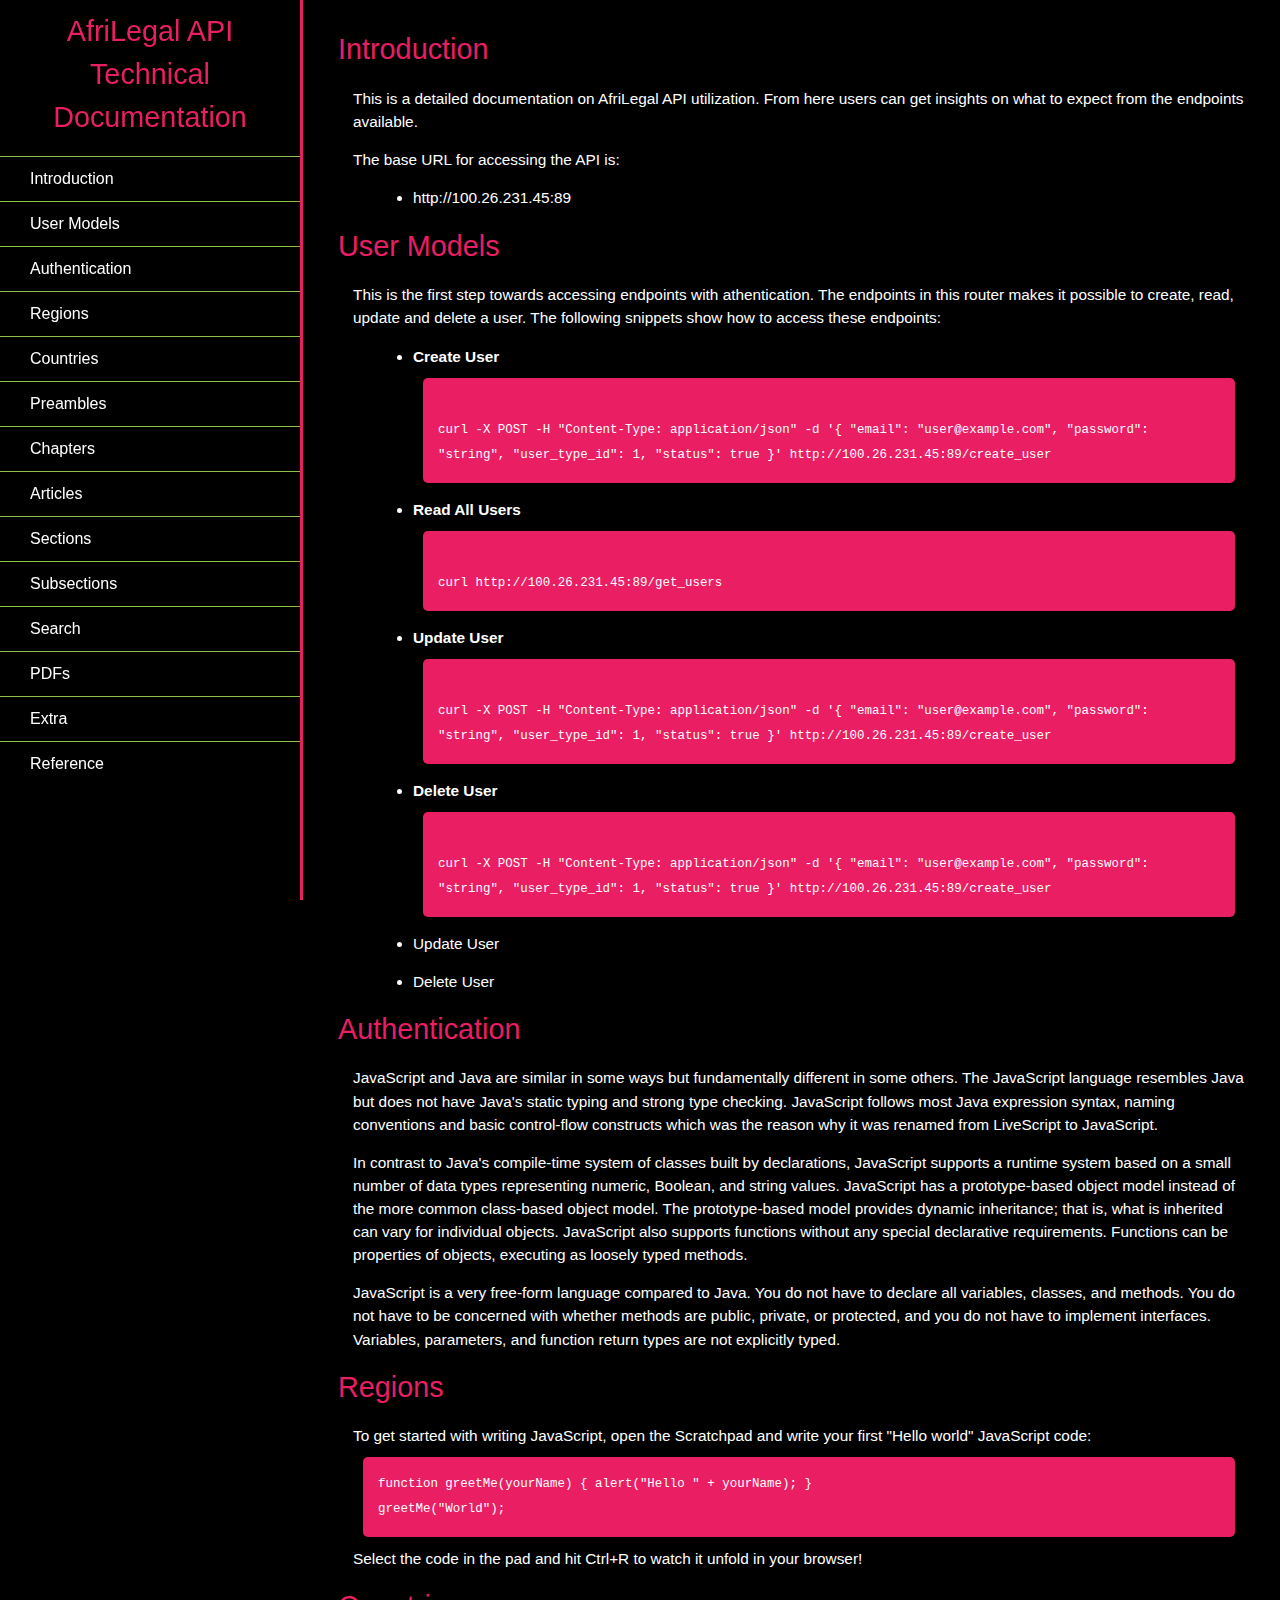
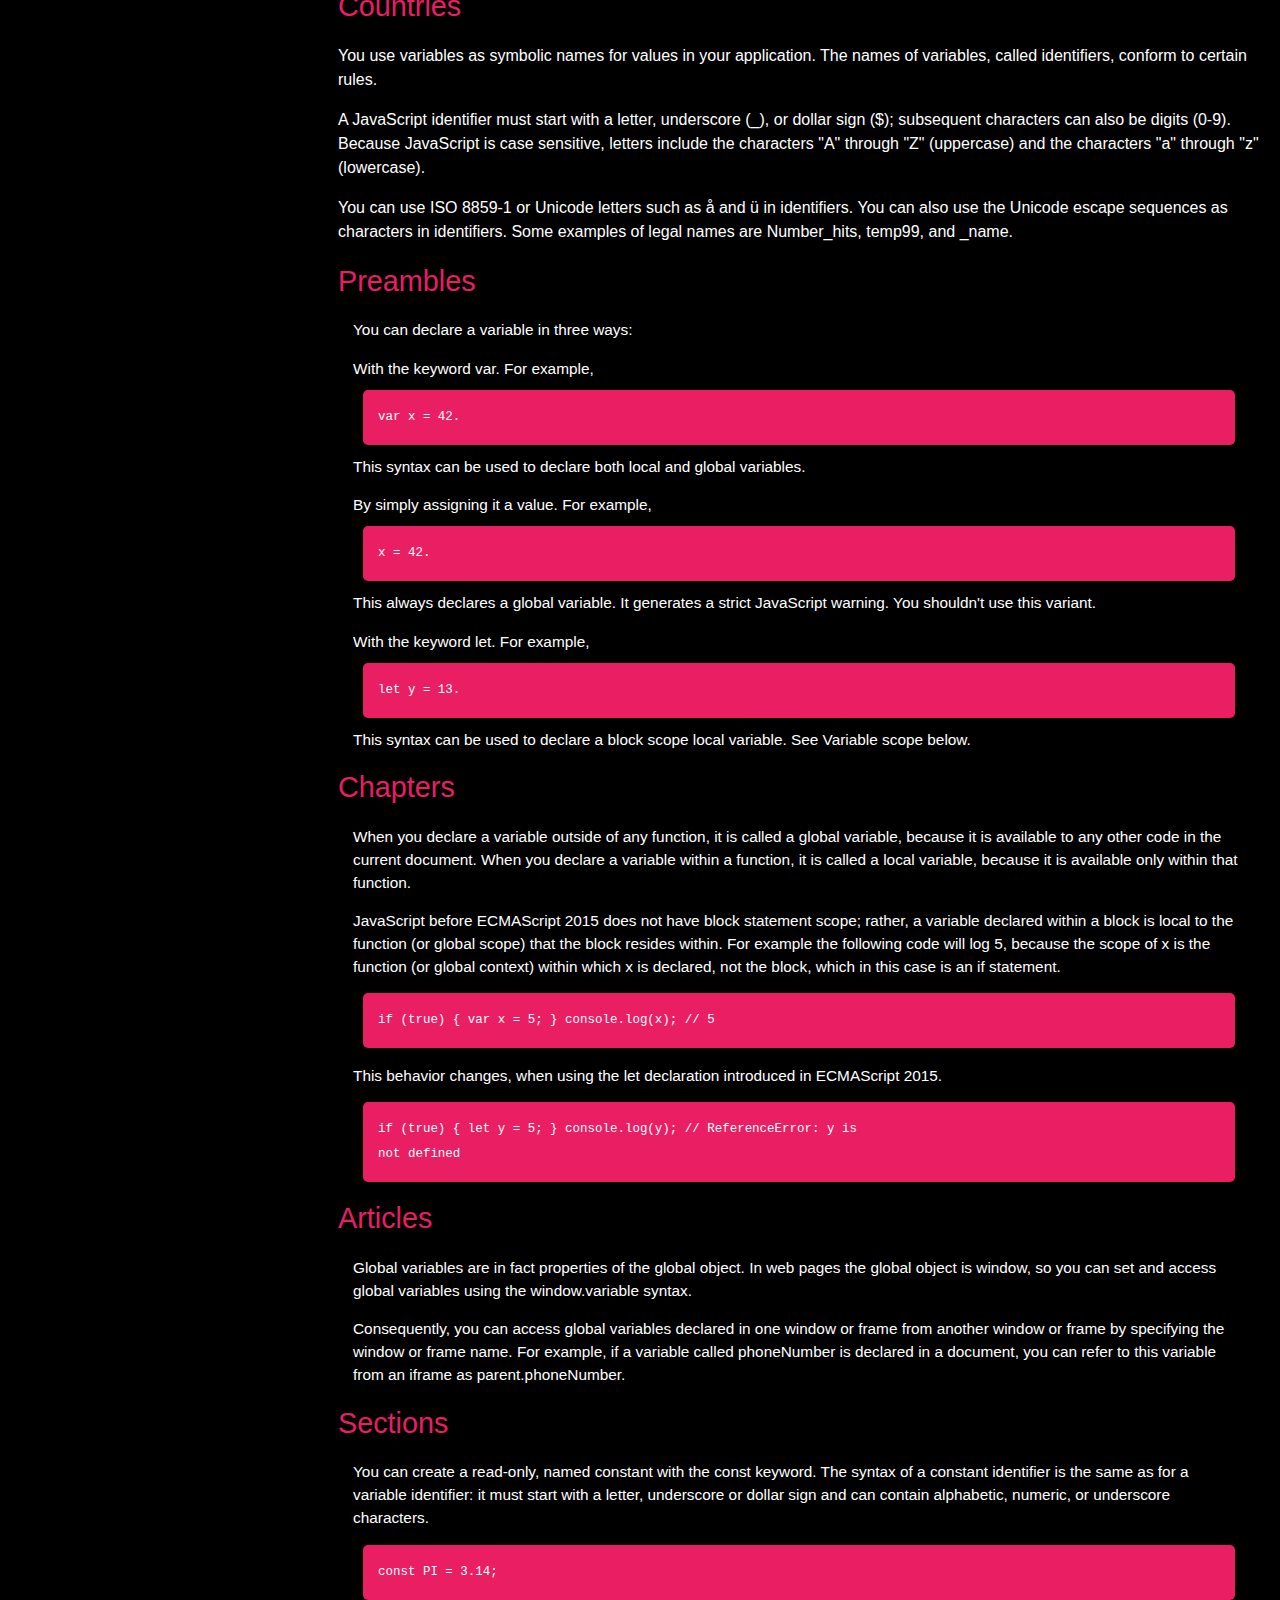
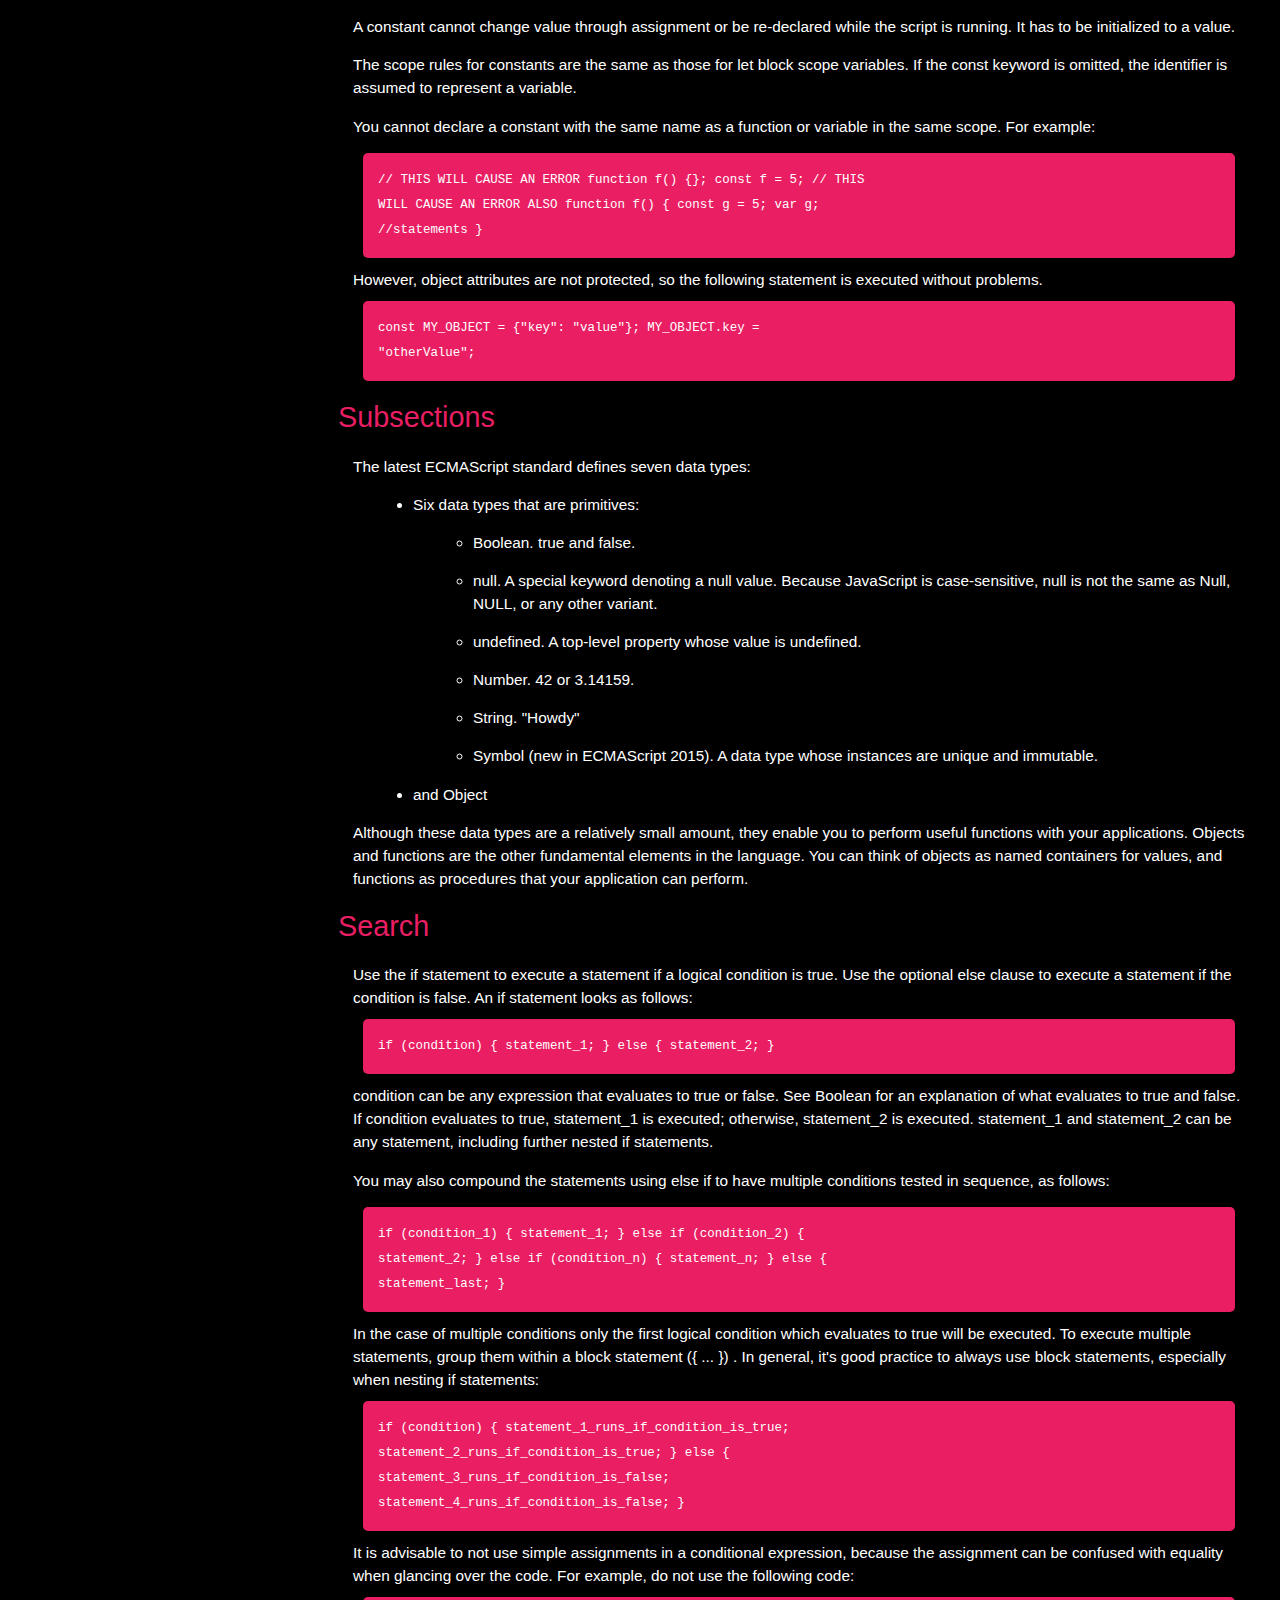
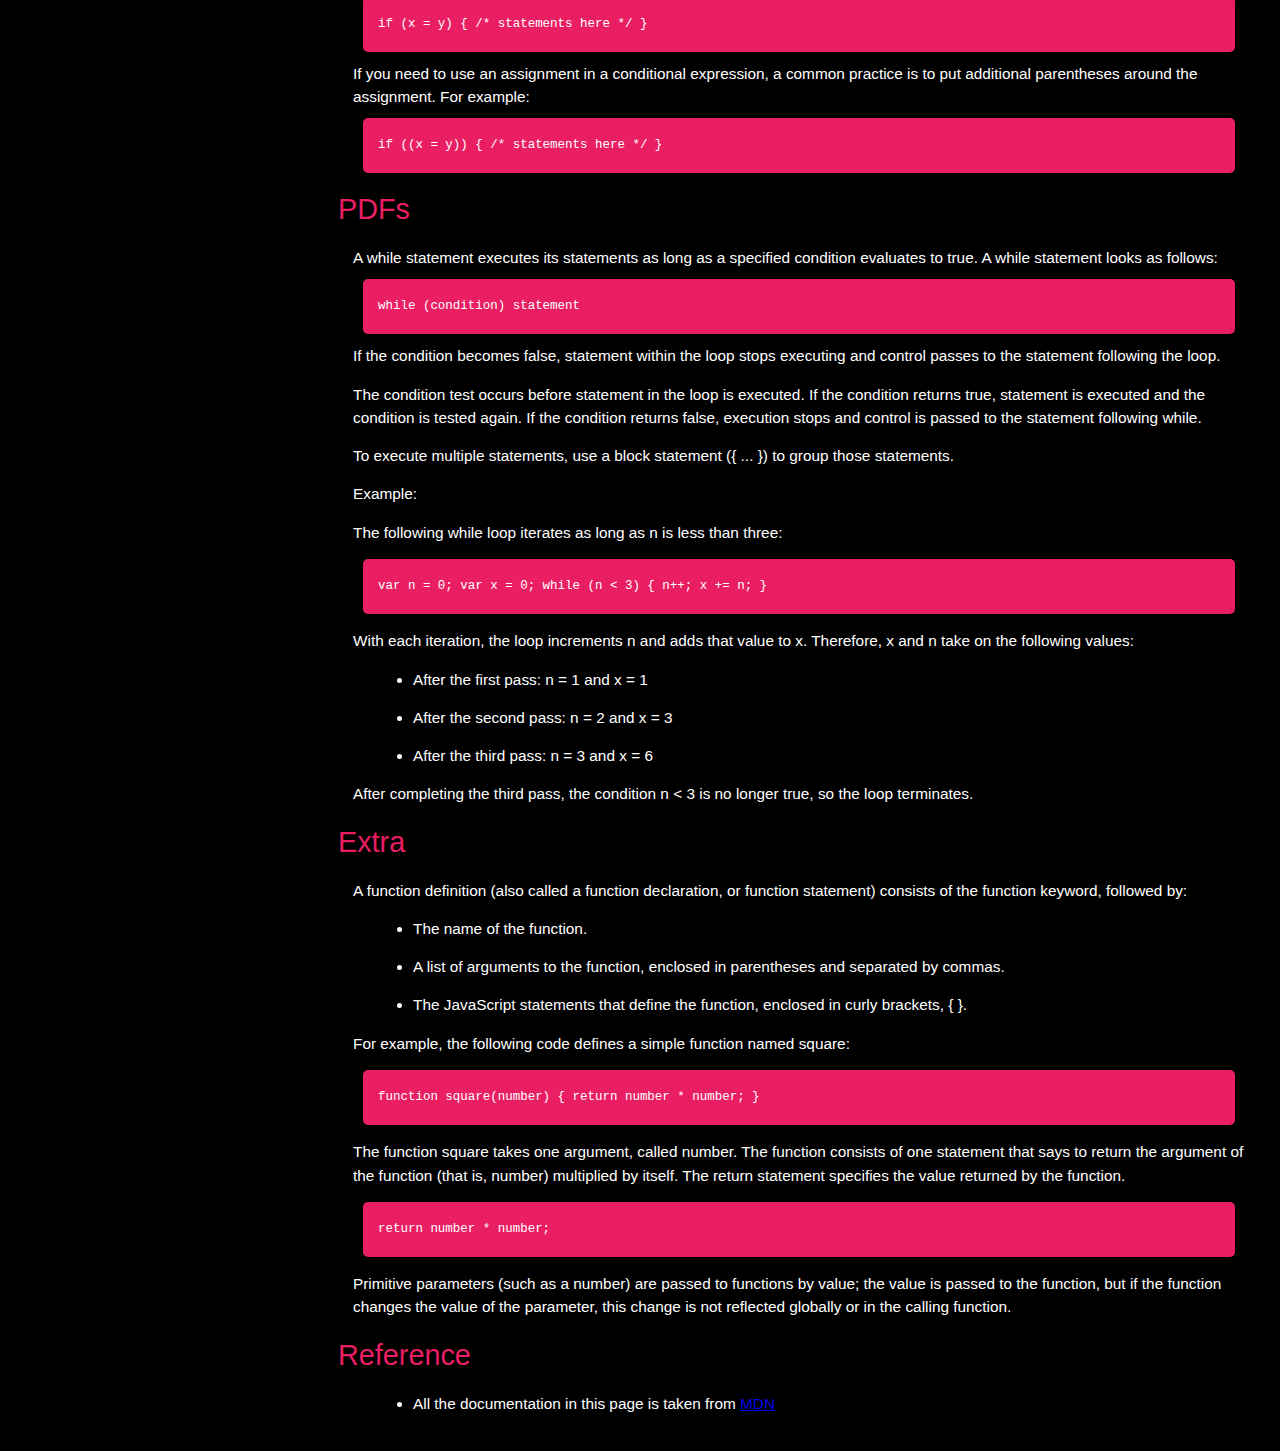
==== commit 09c022fa: "Modify landing page to include video demo" ====
--- a/frontend/web_static/doc.html
+++ b/frontend/web_static/doc.html
@@ -59,18 +59,39 @@
       <section class="main-section" id="User_models">
         <header>User Models</header>
         <article>
-          <p>This guide assumes you have the following basic background:</p>
-
-          <ul>
-            <li>
-              A general understanding of the Internet and the World Wide Web
-              (WWW).
-            </li>
-            <li>Good working knowledge of HyperText Markup Language (HTML).</li>
-            <li>
-              Some programming experience. If you are new to programming, try
-              one of the tutorials linked on the main page about JavaScript.
-            </li>
+          <p>
+	    This is the first step towards accessing endpoints with athentication.
+	    The endpoints in this router makes it possible to create, read, update
+	    and delete a user. The following snippets show how to access these endpoints:
+	  </p>
+
+          <ul>
+            <li>
+		    <strong>Create User</strong>
+		    <code>
+			    curl -X POST -H "Content-Type: application/json" -d '{ "email": "user@example.com", "password": "string", "user_type_id": 1, "status": true }' http://100.26.231.45:89/create_user
+		    </code>
+	    </li>
+	    <li>
+                    <strong>Read All Users</strong>
+                    <code>
+                            curl http://100.26.231.45:89/get_users
+                    </code>
+            </li>
+	    <li>
+                    <strong>Update User</strong>
+                    <code>
+                            curl -X POST -H "Content-Type: application/json" -d '{ "email": "user@example.com", "password": "string", "user_type_id": 1, "status": true }' http://100.26.231.45:89/create_user
+                    </code>
+            </li>
+	    <li>
+                    <strong>Delete User</strong>
+                    <code>
+                            curl -X POST -H "Content-Type: application/json" -d '{ "email": "user@example.com", "password": "string", "user_type_id": 1, "status": true }' http://100.26.231.45:89/create_user
+                    </code>
+            </li>
+            <li>Update User</li>
+            <li>Delete User</li>
           </ul>
         </article>
       </section>
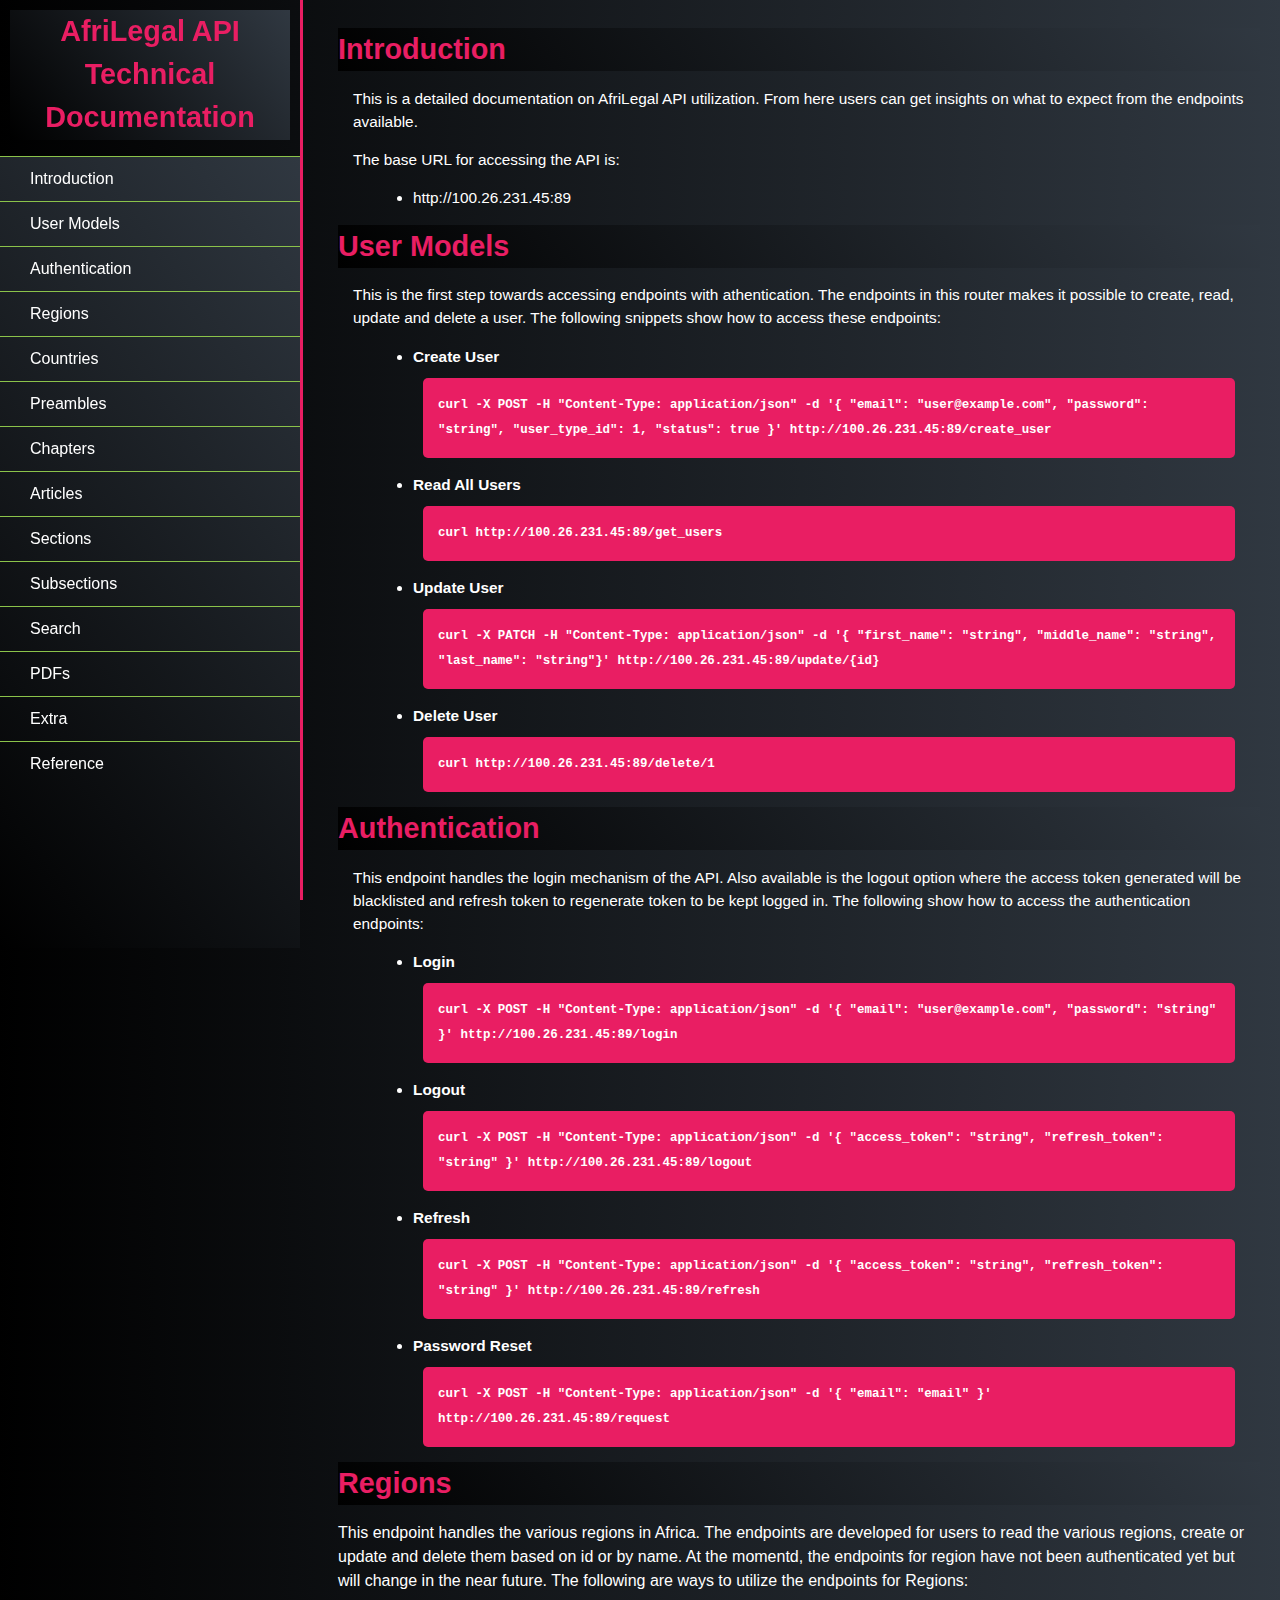
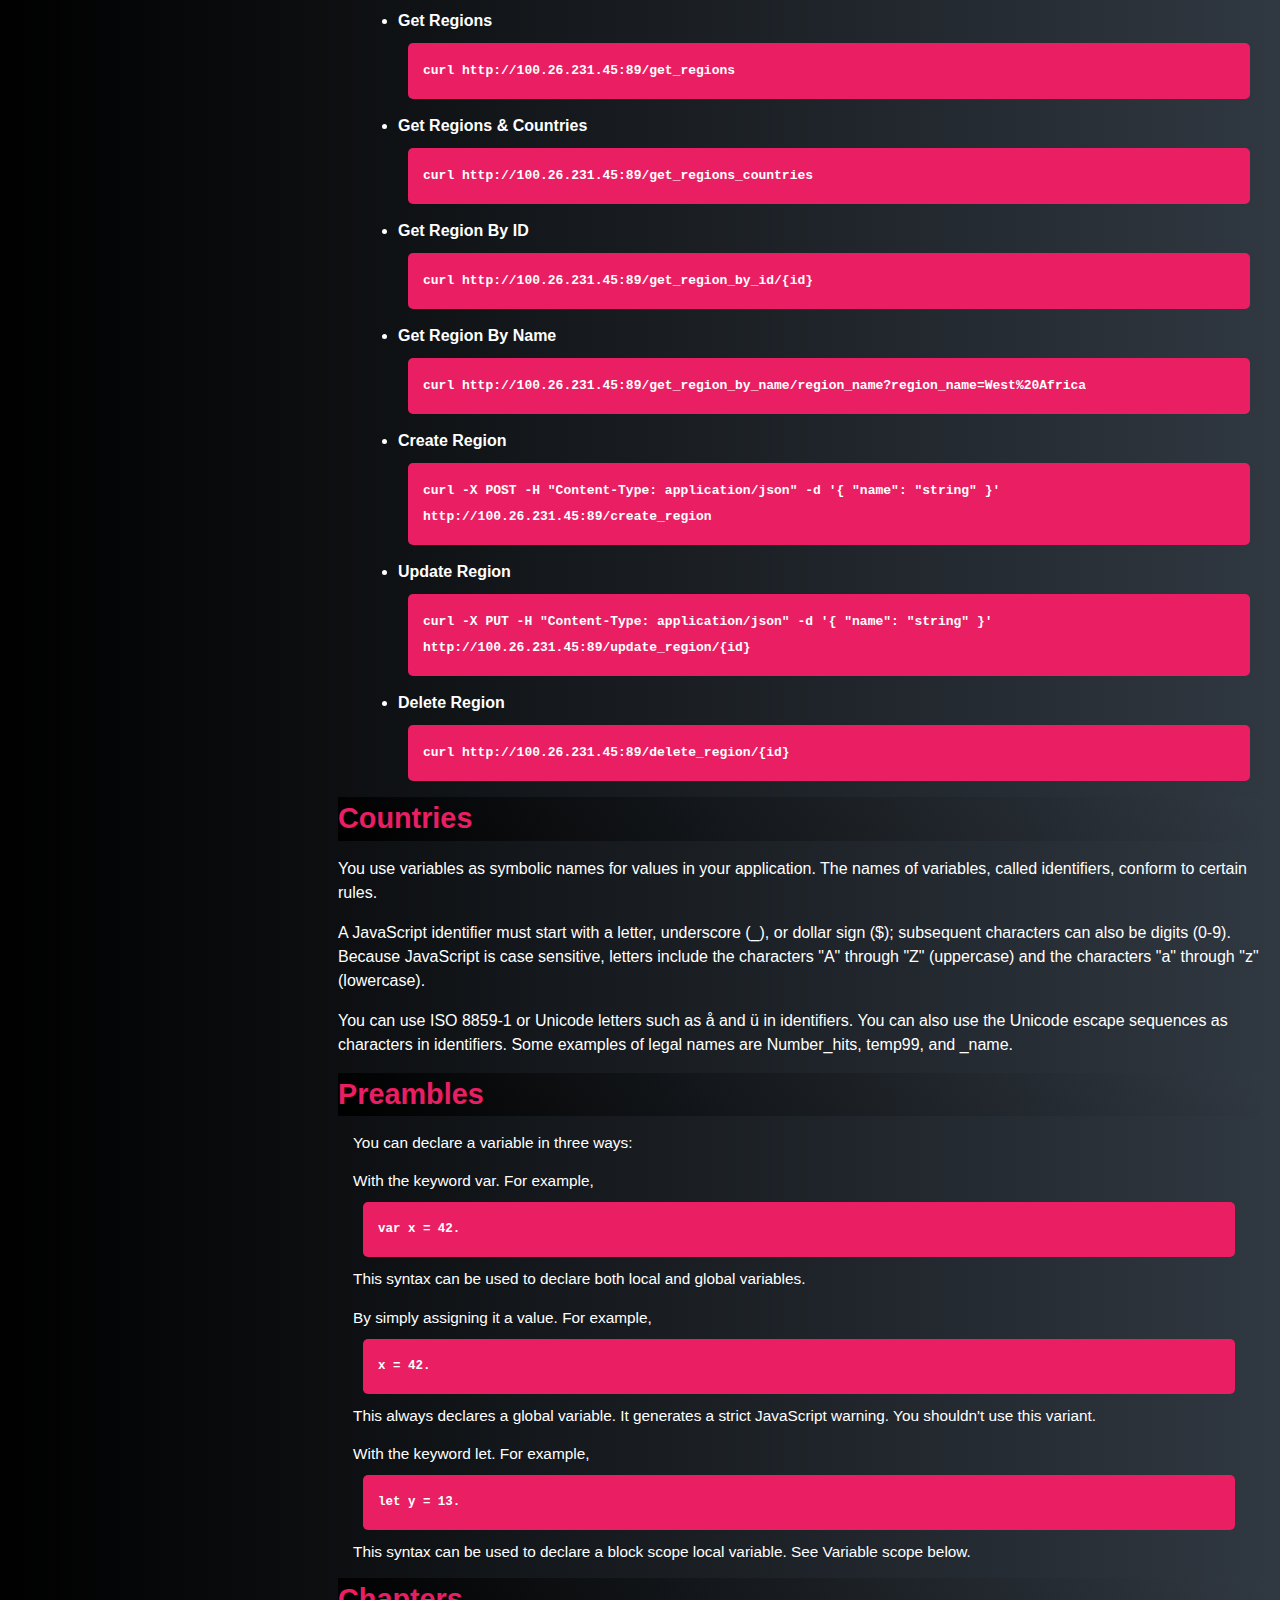
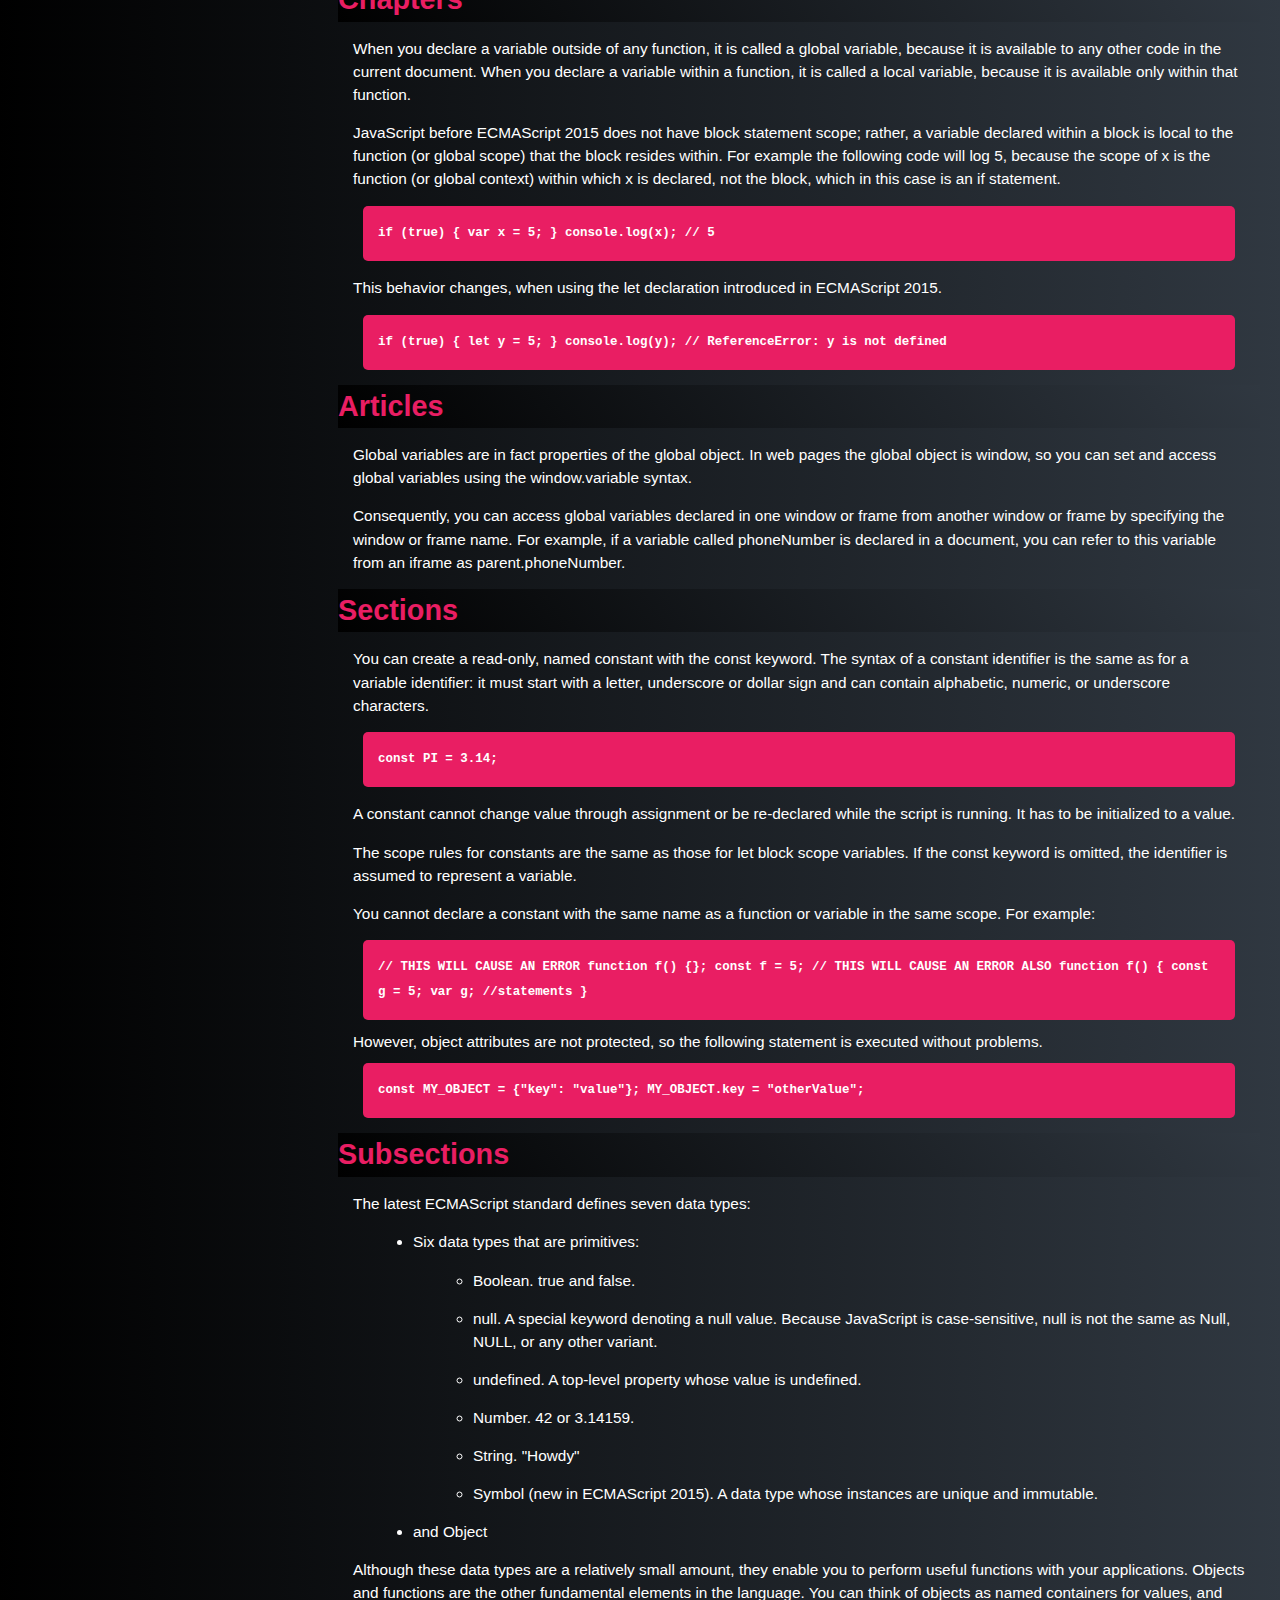
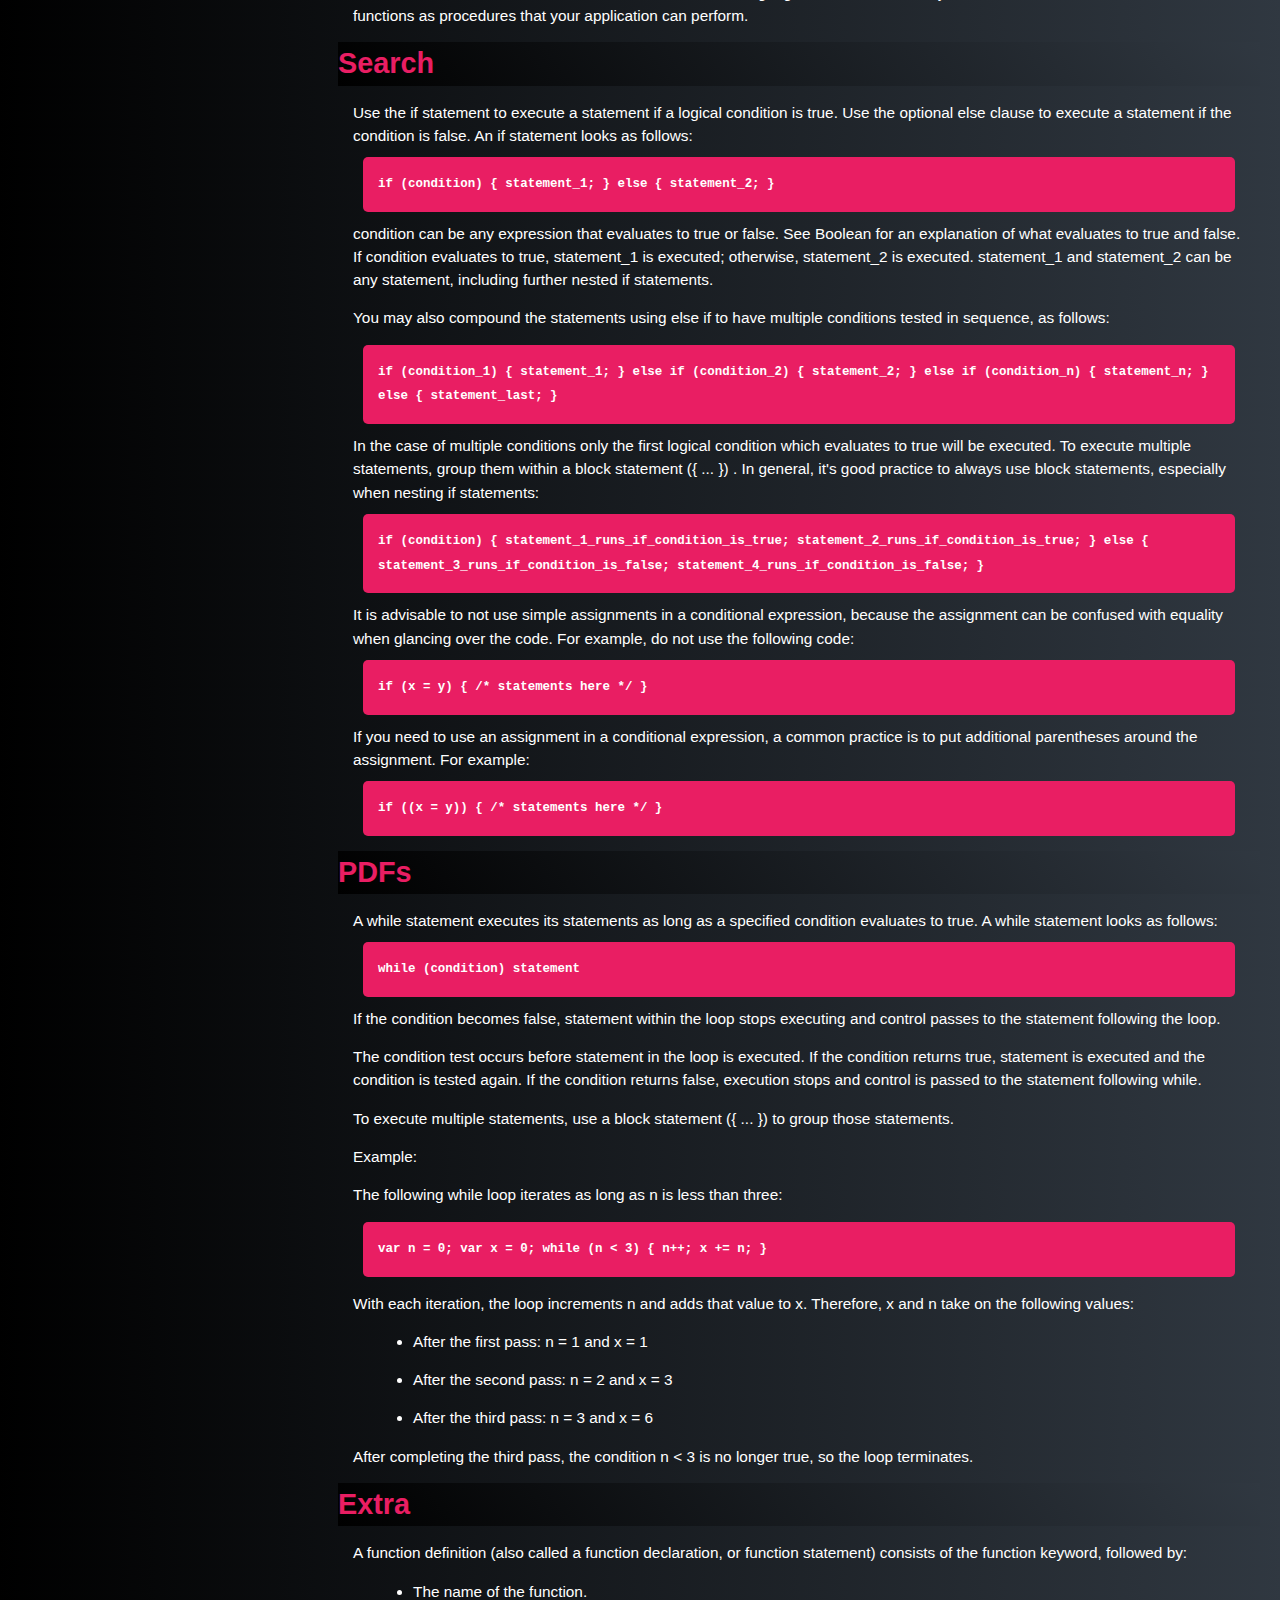
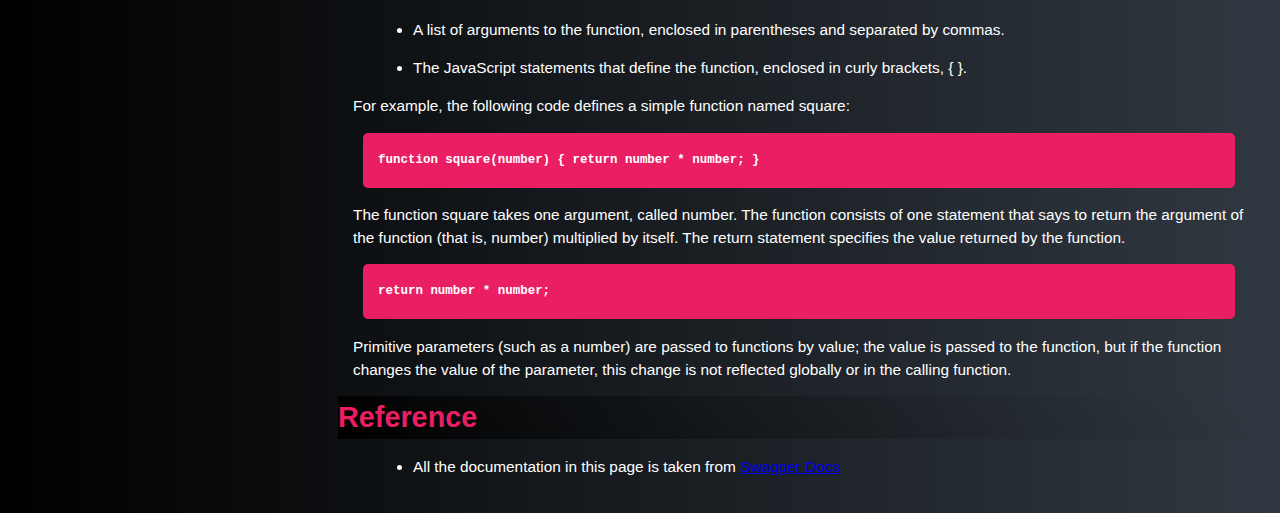
==== commit 601ab298: "Add more details to technical documentation" ====
--- a/frontend/web_static/doc.html
+++ b/frontend/web_static/doc.html
@@ -81,65 +81,113 @@
 	    <li>
                     <strong>Update User</strong>
                     <code>
-                            curl -X POST -H "Content-Type: application/json" -d '{ "email": "user@example.com", "password": "string", "user_type_id": 1, "status": true }' http://100.26.231.45:89/create_user
+			    curl -X PATCH -H "Content-Type: application/json" -d '{ "first_name": "string", "middle_name": "string", "last_name": "string"}' http://100.26.231.45:89/update/{id}
                     </code>
             </li>
 	    <li>
                     <strong>Delete User</strong>
                     <code>
-                            curl -X POST -H "Content-Type: application/json" -d '{ "email": "user@example.com", "password": "string", "user_type_id": 1, "status": true }' http://100.26.231.45:89/create_user
-                    </code>
-            </li>
-            <li>Update User</li>
-            <li>Delete User</li>
-          </ul>
+                            curl http://100.26.231.45:89/delete/1
+                    </code>
+            </li>
+          </ul>
+
         </article>
       </section>
       <section class="main-section" id="Authentication">
         <header>Authentication</header>
         <article>
           <p>
-            JavaScript and Java are similar in some ways but fundamentally
-            different in some others. The JavaScript language resembles Java but
-            does not have Java's static typing and strong type checking.
-            JavaScript follows most Java expression syntax, naming conventions
-            and basic control-flow constructs which was the reason why it was
-            renamed from LiveScript to JavaScript.
-          </p>
-
-          <p>
-            In contrast to Java's compile-time system of classes built by
-            declarations, JavaScript supports a runtime system based on a small
-            number of data types representing numeric, Boolean, and string
-            values. JavaScript has a prototype-based object model instead of the
-            more common class-based object model. The prototype-based model
-            provides dynamic inheritance; that is, what is inherited can vary
-            for individual objects. JavaScript also supports functions without
-            any special declarative requirements. Functions can be properties of
-            objects, executing as loosely typed methods.
-          </p>
-          <p>
-            JavaScript is a very free-form language compared to Java. You do not
-            have to declare all variables, classes, and methods. You do not have
-            to be concerned with whether methods are public, private, or
-            protected, and you do not have to implement interfaces. Variables,
-            parameters, and function return types are not explicitly typed.
-          </p>
+            This endpoint handles the login mechanism of the API.
+	    Also available is the logout option where the access
+	    token generated will be blacklisted and refresh token
+	    to regenerate token to be kept logged in. The following
+	    show how to access the authentication endpoints:
+          </p>
+	  <ul>
+            <li>
+                    <strong>Login</strong>
+                    <code>
+                            curl -X POST -H "Content-Type: application/json" -d '{ "email": "user@example.com", "password": "string" }' http://100.26.231.45:89/login
+                    </code>
+            </li>
+            <li>
+                    <strong>Logout</strong>
+                    <code>
+                            curl -X POST -H "Content-Type: application/json" -d '{ "access_token": "string", "refresh_token": "string" }' http://100.26.231.45:89/logout
+                    </code>
+            </li>
+            <li>
+                    <strong>Refresh</strong>
+                    <code>
+                            curl -X POST -H "Content-Type: application/json" -d '{ "access_token": "string", "refresh_token": "string" }' http://100.26.231.45:89/refresh
+                    </code>
+            </li>
+            <li>
+                    <strong>Password Reset</strong>
+                    <code>
+                            curl -X POST -H "Content-Type: application/json" -d '{ "email": "email" }' http://100.26.231.45:89/request
+                    </code>
+            </li>
+          </ul>
+
         </article>
       </section>
       <section class="main-section" id="Regions">
         <header>Regions</header>
-        <article>
-          To get started with writing JavaScript, open the Scratchpad and write
-          your first "Hello world" JavaScript code:
-          <code
-            >function greetMe(yourName) { alert("Hello " + yourName); }
-            greetMe("World");
-          </code>
-
-          Select the code in the pad and hit Ctrl+R to watch it unfold in your
-          browser!
-        </article>
+	<p>
+            This endpoint handles the various regions in Africa.
+            The endpoints are developed for users to read the
+	    various regions, create or update and delete them
+	    based on id or by name. At the momentd, the endpoints
+	    for region have not been authenticated yet but will
+	    change in the near future. The following are ways
+	    to utilize the endpoints for Regions:
+          </p>
+          <ul>
+            <li>
+                    <strong>Get Regions</strong>
+                    <code>
+                            curl http://100.26.231.45:89/get_regions
+                    </code>
+            </li>
+            <li>
+                    <strong>Get Regions & Countries</strong>
+                    <code>
+                            curl http://100.26.231.45:89/get_regions_countries
+                    </code>
+            </li>
+            <li>
+                    <strong>Get Region By ID</strong>
+                    <code>
+                            curl http://100.26.231.45:89/get_region_by_id/{id}
+                    </code>
+            </li>
+            <li>
+                    <strong>Get Region By Name</strong>
+                    <code>
+                            curl http://100.26.231.45:89/get_region_by_name/region_name?region_name=West%20Africa
+                    </code>
+            </li>
+	    <li>
+                    <strong>Create Region</strong>
+                    <code>
+                            curl -X POST -H "Content-Type: application/json" -d '{ "name": "string" }' http://100.26.231.45:89/create_region
+                    </code>
+            </li>
+	    <li>
+                    <strong>Update Region</strong>
+                    <code>
+			    curl -X PUT -H "Content-Type: application/json" -d '{ "name": "string" }' http://100.26.231.45:89/update_region/{id}
+                    </code>
+            </li>
+	    <li>
+                    <strong>Delete Region</strong>
+                    <code>
+			    curl http://100.26.231.45:89/delete_region/{id}
+                    </code>
+            </li>
+          </ul>
       </section>
       <section class="main-section" id="Countries">
         <header>Countries</header>
@@ -440,9 +488,9 @@
             <li>
               All the documentation in this page is taken from
               <a
-                href="https://developer.mozilla.org/en-US/docs/Web/JavaScript/Guide"
+                href="http://100.26.231.45:89/docs"
                 target="_blank"
-                >MDN</a
+                >Swagger Docs</a
               >
             </li>
           </ul>
--- a/frontend/web_static/doc.css
+++ b/frontend/web_static/doc.css
@@ -3,6 +3,7 @@
   min-width: 290px;
   color: #ffffff;
   background-color: #000000;
+  background-image: linear-gradient(53deg, #000000 0%, #303841 100%);
   font-family: 'Open Sans', Arial, sans-serif;
   line-height: 1.5;
 }
@@ -21,6 +22,8 @@
 header {
   color: #E91E63;
   margin: 10px;
+  background-image: linear-gradient(53deg, #000000 0%, #303841 100%);
+  font-weight: bold;
   text-align: center;
   font-size: 1.8em;
   font-weight: thin;
@@ -34,6 +37,7 @@
 #navbar ul {
   height: 88%;
   padding: 0;
+  background-image: linear-gradient(53deg, #000000 0%, #303841 100%);
   overflow-y: auto;
   overflow-x: hidden;
 }
@@ -72,9 +76,9 @@
 }
 
 code {
+  font-weight: bold;
   display: block;
   text-align: left;
-  white-space: pre-line;
   position: relative;
   word-break: normal;
   word-wrap: normal;
